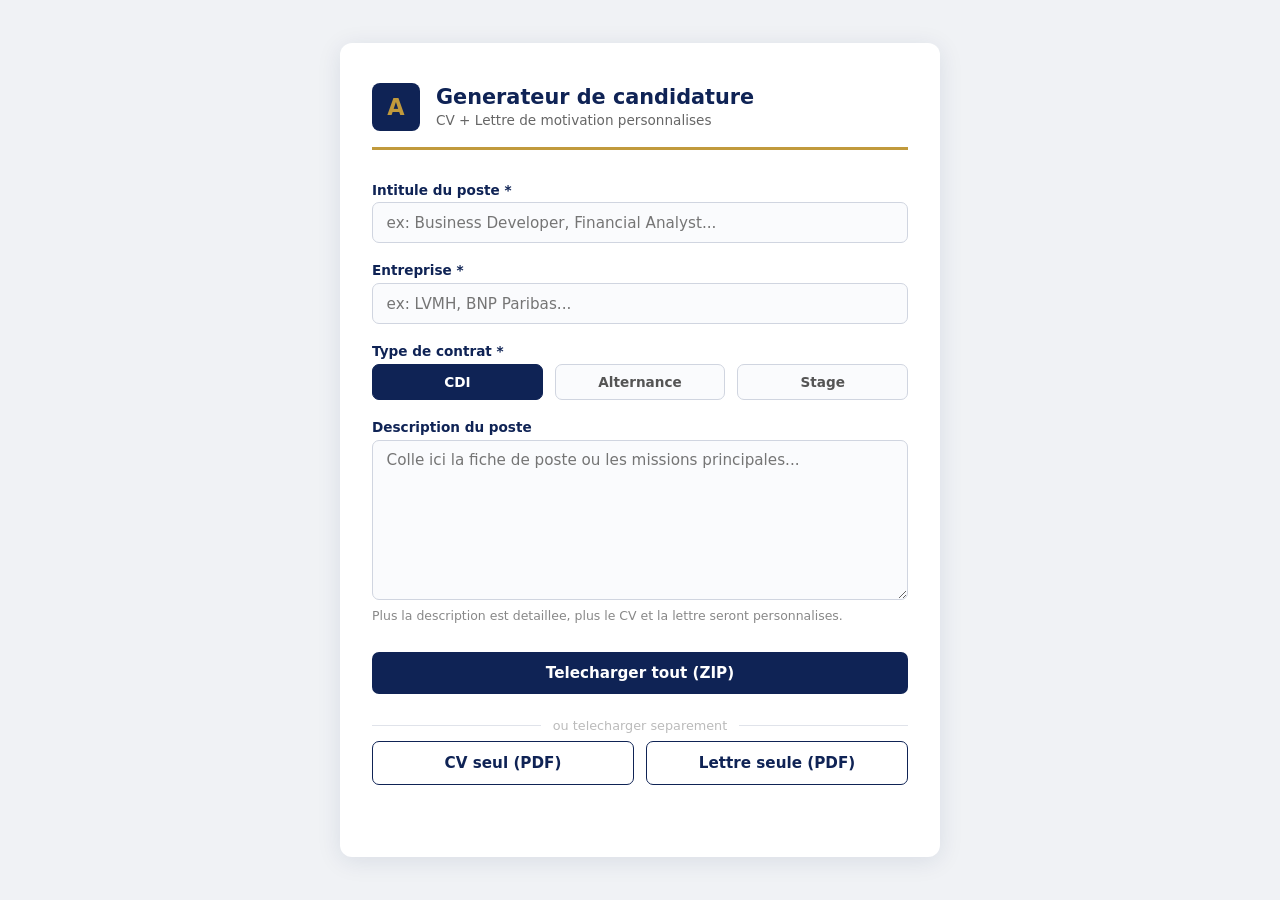
==== templates/index.html @ 4710c959 "feat: generateur CV France CDI/alternance/stage FastAPI backend + formulaire HTML standalone. - cv_g" ====
<!DOCTYPE html>
<html lang="fr">
<head>
  <meta charset="UTF-8" />
  <meta name="viewport" content="width=device-width, initial-scale=1.0" />
  <title>Generateur CV — Amine Ben Mansour</title>
  <style>
    *, *::before, *::after { box-sizing: border-box; margin: 0; padding: 0; }

    body {
      font-family: 'Segoe UI', system-ui, sans-serif;
      background: #f0f2f5;
      min-height: 100vh;
      display: flex;
      align-items: center;
      justify-content: center;
      padding: 2rem 1rem;
    }

    .card {
      background: #fff;
      border-radius: 12px;
      box-shadow: 0 4px 24px rgba(15,35,85,0.10);
      padding: 2.5rem 2rem;
      width: 100%;
      max-width: 600px;
    }

    .header {
      display: flex;
      align-items: center;
      gap: 1rem;
      margin-bottom: 2rem;
      border-bottom: 3px solid #c19a3c;
      padding-bottom: 1rem;
    }

    .header-icon {
      width: 48px;
      height: 48px;
      background: #0f2355;
      border-radius: 8px;
      display: flex;
      align-items: center;
      justify-content: center;
      color: #c19a3c;
      font-size: 1.4rem;
      font-weight: 900;
      flex-shrink: 0;
    }

    h1 {
      font-size: 1.3rem;
      color: #0f2355;
      font-weight: 700;
      line-height: 1.2;
    }

    h1 span {
      display: block;
      font-size: 0.85rem;
      font-weight: 400;
      color: #666;
      margin-top: 2px;
    }

    label {
      display: block;
      font-size: 0.85rem;
      font-weight: 600;
      color: #0f2355;
      margin-bottom: 0.3rem;
    }

    input[type="text"],
    select,
    textarea {
      width: 100%;
      padding: 0.65rem 0.85rem;
      border: 1.5px solid #d0d5e0;
      border-radius: 7px;
      font-size: 0.95rem;
      font-family: inherit;
      color: #222;
      background: #fafbfd;
      transition: border-color 0.2s, box-shadow 0.2s;
      outline: none;
    }

    input[type="text"]:focus,
    select:focus,
    textarea:focus {
      border-color: #0f2355;
      box-shadow: 0 0 0 3px rgba(15,35,85,0.08);
      background: #fff;
    }

    textarea {
      min-height: 160px;
      resize: vertical;
    }

    .field {
      margin-bottom: 1.2rem;
    }

    .field-hint {
      font-size: 0.78rem;
      color: #888;
      margin-top: 0.3rem;
    }

    .contrat-group {
      display: flex;
      gap: 0.75rem;
    }

    .contrat-option {
      flex: 1;
    }

    .contrat-option input[type="radio"] {
      display: none;
    }

    .contrat-option label {
      display: flex;
      align-items: center;
      justify-content: center;
      padding: 0.55rem 0.5rem;
      border: 1.5px solid #d0d5e0;
      border-radius: 7px;
      cursor: pointer;
      font-size: 0.85rem;
      font-weight: 600;
      color: #555;
      background: #fafbfd;
      transition: all 0.15s;
      text-align: center;
      margin-bottom: 0;
    }

    .contrat-option input[type="radio"]:checked + label {
      border-color: #0f2355;
      background: #0f2355;
      color: #fff;
    }

    .contrat-option label:hover {
      border-color: #0f2355;
      color: #0f2355;
    }

    .actions {
      display: flex;
      gap: 0.75rem;
      margin-top: 1.8rem;
      flex-wrap: wrap;
    }

    .btn {
      flex: 1;
      min-width: 120px;
      padding: 0.75rem 1rem;
      border: none;
      border-radius: 7px;
      font-size: 0.95rem;
      font-weight: 700;
      cursor: pointer;
      font-family: inherit;
      transition: all 0.15s;
    }

    .btn-primary {
      background: #0f2355;
      color: #fff;
    }

    .btn-primary:hover { background: #1a3570; transform: translateY(-1px); }
    .btn-primary:active { transform: none; }

    .btn-gold {
      background: #c19a3c;
      color: #fff;
    }

    .btn-gold:hover { background: #d4aa44; transform: translateY(-1px); }
    .btn-gold:active { transform: none; }

    .btn-outline {
      background: transparent;
      color: #0f2355;
      border: 1.5px solid #0f2355;
    }

    .btn-outline:hover { background: #f0f2f8; }

    .divider {
      display: flex;
      align-items: center;
      gap: 0.75rem;
      margin: 1.5rem 0 0.5rem;
      color: #bbb;
      font-size: 0.8rem;
    }

    .divider::before, .divider::after {
      content: '';
      flex: 1;
      height: 1px;
      background: #e0e3ea;
    }

    .status {
      text-align: center;
      font-size: 0.85rem;
      color: #666;
      margin-top: 1rem;
      min-height: 1.2em;
    }

    .status.loading { color: #0f2355; }
    .status.success { color: #1a7a4a; }
    .status.error   { color: #c0392b; }

    .spinner {
      display: inline-block;
      width: 14px;
      height: 14px;
      border: 2px solid currentColor;
      border-top-color: transparent;
      border-radius: 50%;
      animation: spin 0.7s linear infinite;
      vertical-align: middle;
      margin-right: 6px;
    }

    @keyframes spin { to { transform: rotate(360deg); } }
  </style>
</head>
<body>
  <div class="card">
    <div class="header">
      <div class="header-icon">A</div>
      <h1>
        Generateur de candidature
        <span>CV + Lettre de motivation personnalises</span>
      </h1>
    </div>

    <form id="mainForm">
      <div class="field">
        <label for="poste">Intitule du poste *</label>
        <input type="text" id="poste" name="poste" placeholder="ex: Business Developer, Financial Analyst..." required />
      </div>

      <div class="field">
        <label for="entreprise">Entreprise *</label>
        <input type="text" id="entreprise" name="entreprise" placeholder="ex: LVMH, BNP Paribas..." required />
      </div>

      <div class="field">
        <label>Type de contrat *</label>
        <div class="contrat-group">
          <div class="contrat-option">
            <input type="radio" name="contrat" id="cdi" value="cdi" checked />
            <label for="cdi">CDI</label>
          </div>
          <div class="contrat-option">
            <input type="radio" name="contrat" id="alternance" value="alternance" />
            <label for="alternance">Alternance</label>
          </div>
          <div class="contrat-option">
            <input type="radio" name="contrat" id="stage" value="stage" />
            <label for="stage">Stage</label>
          </div>
        </div>
      </div>

      <div class="field">
        <label for="description">Description du poste</label>
        <textarea id="description" name="description"
          placeholder="Colle ici la fiche de poste ou les missions principales..."></textarea>
        <p class="field-hint">Plus la description est detaillee, plus le CV et la lettre seront personnalises.</p>
      </div>

      <div class="actions">
        <button type="button" class="btn btn-primary" onclick="submitForm('/generate', 'zip')">
          Telecharger tout (ZIP)
        </button>
      </div>

      <div class="divider">ou telecharger separement</div>

      <div class="actions" style="margin-top: 0;">
        <button type="button" class="btn btn-outline" onclick="submitForm('/cv', 'pdf', 'CV')">
          CV seul (PDF)
        </button>
        <button type="button" class="btn btn-outline" onclick="submitForm('/lettre', 'pdf', 'Lettre')">
          Lettre seule (PDF)
        </button>
      </div>

      <p class="status" id="status"></p>
    </form>
  </div>

  <script>
    async function submitForm(action, fileType, label) {
      const form = document.getElementById('mainForm');
      const status = document.getElementById('status');

      if (!form.checkValidity()) {
        form.reportValidity();
        return;
      }

      const formData = new FormData(form);
      status.className = 'status loading';
      status.innerHTML = '<span class="spinner"></span> Generation en cours...';

      try {
        const response = await fetch(action, {
          method: 'POST',
          body: formData,
        });

        if (!response.ok) {
          throw new Error(`Erreur serveur (${response.status})`);
        }

        const blob = await response.blob();
        const url  = URL.createObjectURL(blob);
        const a    = document.createElement('a');

        const entreprise = formData.get('entreprise').replace(/[^a-zA-Z0-9]/g, '_').slice(0, 20);
        const poste      = formData.get('poste').replace(/[^a-zA-Z0-9]/g, '_').slice(0, 20);
        const ext        = fileType === 'zip' ? 'zip' : 'pdf';
        const prefix     = fileType === 'zip' ? 'Candidature' : (label || 'Document');
        a.download = `${prefix}_${entreprise}.${ext}`;
        a.href = url;
        document.body.appendChild(a);
        a.click();
        document.body.removeChild(a);
        URL.revokeObjectURL(url);

        status.className = 'status success';
        status.textContent = 'Telechargement lance !';
        setTimeout(() => { status.textContent = ''; status.className = 'status'; }, 3000);

      } catch (err) {
        status.className = 'status error';
        status.textContent = 'Erreur : ' + err.message;
      }
    }
  </script>
</body>
</html>
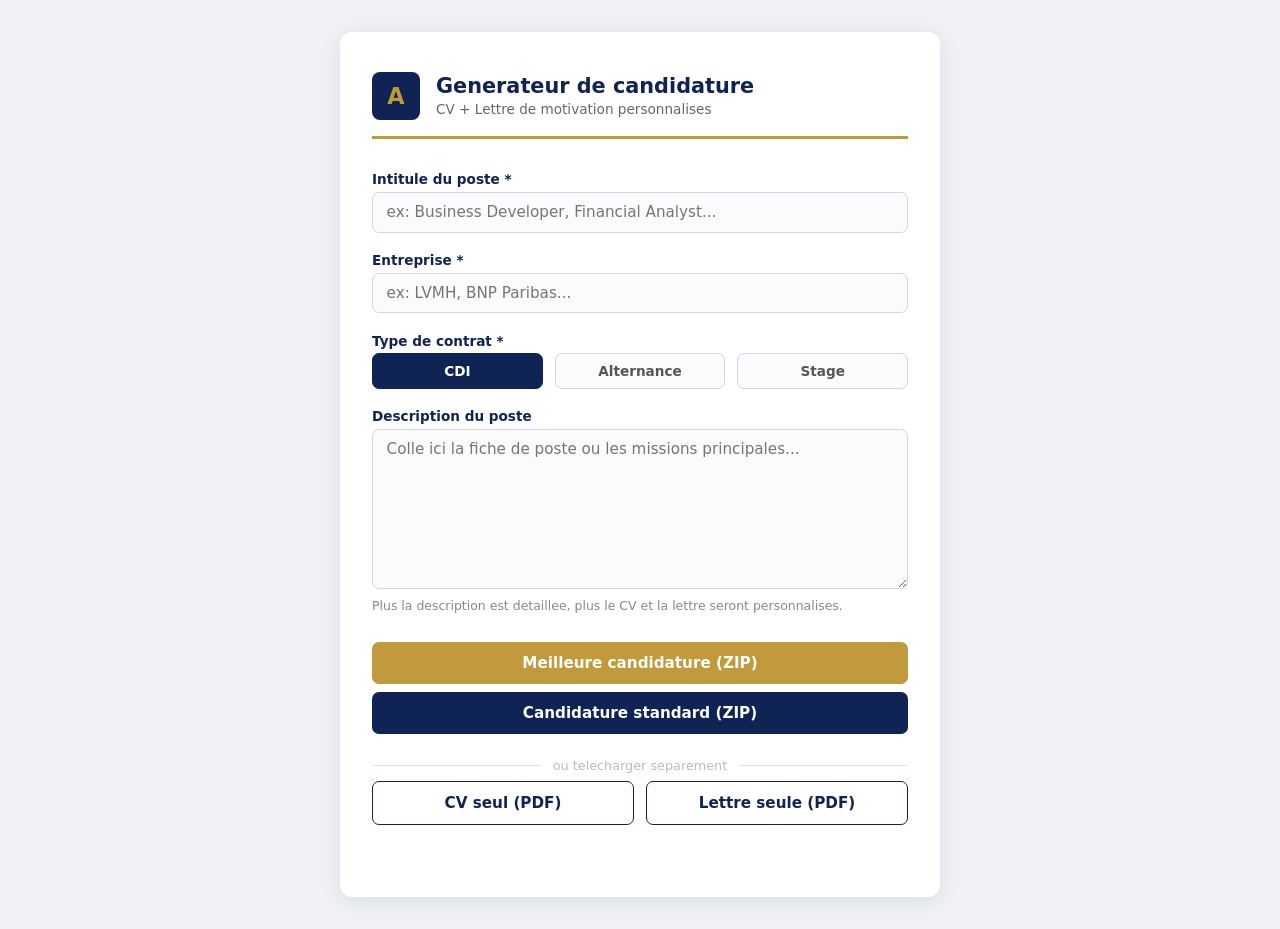
==== commit 41186591: "feat: company type detection + 30j plan + /best endpoint cv_gen_france.py: - detect_company_type(): " ====
--- a/templates/index.html
+++ b/templates/index.html
@@ -285,8 +285,15 @@
       </div>
 
       <div class="actions">
+        <button type="button" class="btn btn-gold" onclick="submitForm('/best', 'zip', 'BestApplication')"
+          title="Hook le plus percutant + plan 30 jours + phrase humaine — version conversion max">
+          Meilleure candidature (ZIP)
+        </button>
+      </div>
+
+      <div class="actions" style="margin-top: 0.5rem;">
         <button type="button" class="btn btn-primary" onclick="submitForm('/generate', 'zip')">
-          Telecharger tout (ZIP)
+          Candidature standard (ZIP)
         </button>
       </div>
 
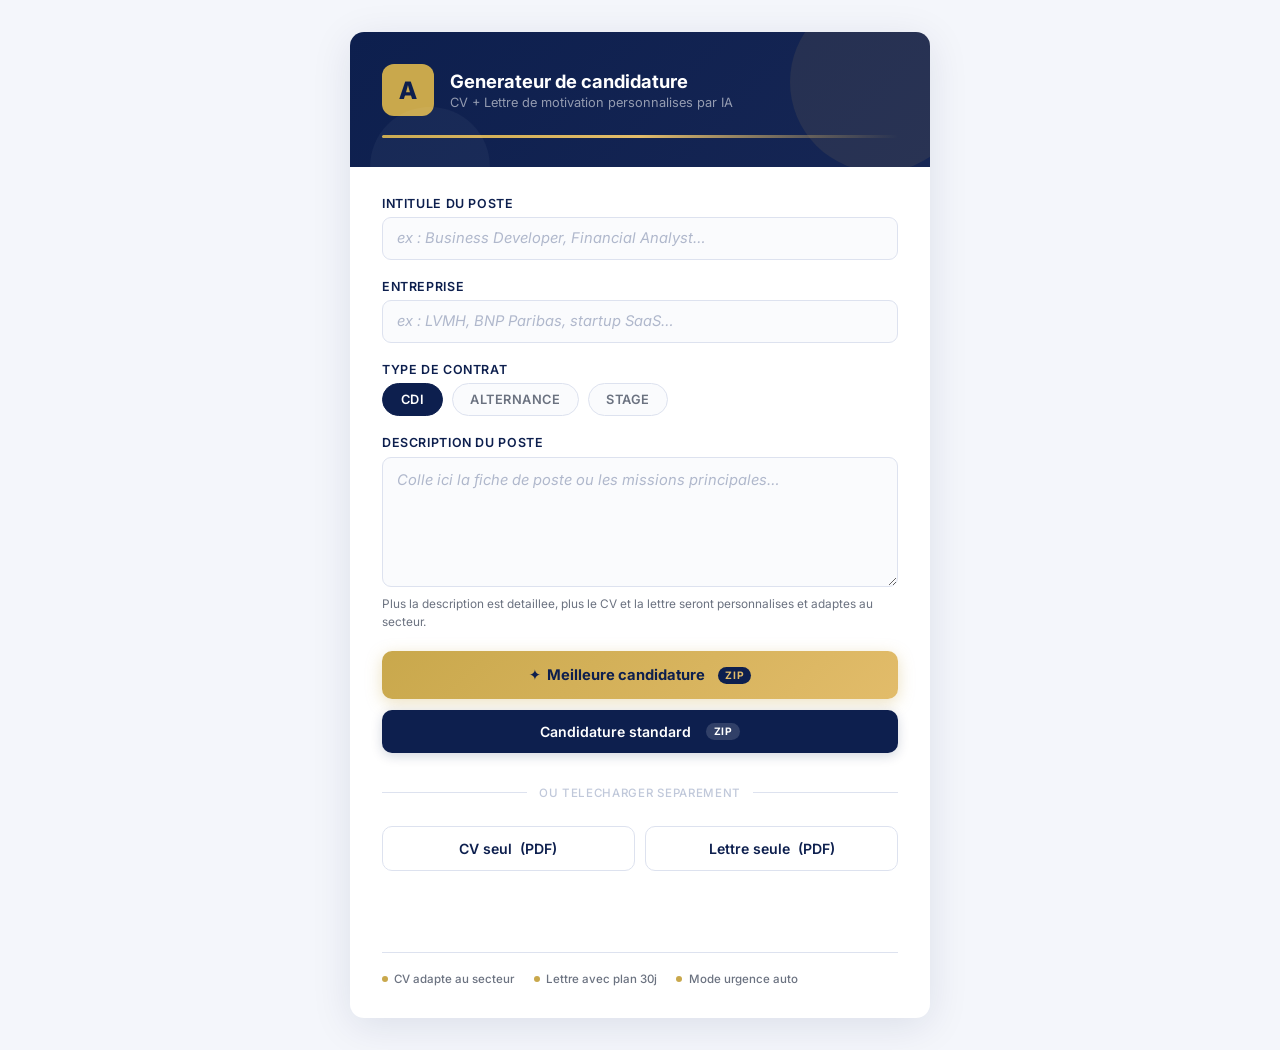
==== commit 6520f392: "feat: redesign UI — gradient header, gold pills, status animee, footer info Co-Authored-By: Claude S" ====
--- a/templates/index.html
+++ b/templates/index.html
@@ -3,13 +3,34 @@
 <head>
   <meta charset="UTF-8" />
   <meta name="viewport" content="width=device-width, initial-scale=1.0" />
-  <title>Generateur CV — Amine Ben Mansour</title>
+  <title>CV Generator — Amine Ben Mansour</title>
   <style>
+    @import url('https://fonts.googleapis.com/css2?family=Inter:wght@300;400;500;600;700;800&display=swap');
+
     *, *::before, *::after { box-sizing: border-box; margin: 0; padding: 0; }
 
+    :root {
+      --navy:   #0d1f4e;
+      --navy2:  #162654;
+      --gold:   #c9a84c;
+      --gold2:  #e2bc6a;
+      --white:  #ffffff;
+      --bg:     #f4f6fb;
+      --surface:#ffffff;
+      --border: #dde2ef;
+      --text:   #1a1f36;
+      --muted:  #6b7280;
+      --green:  #16a34a;
+      --red:    #dc2626;
+      --radius: 14px;
+      --shadow: 0 8px 40px rgba(13,31,78,0.10);
+    }
+
+    html { scroll-behavior: smooth; }
+
     body {
-      font-family: 'Segoe UI', system-ui, sans-serif;
-      background: #f0f2f5;
+      font-family: 'Inter', system-ui, sans-serif;
+      background: var(--bg);
       min-height: 100vh;
       display: flex;
       align-items: center;
@@ -17,347 +38,565 @@
       padding: 2rem 1rem;
     }
 
+    /* ── CARD ─────────────────────────────────────────────── */
     .card {
-      background: #fff;
+      background: var(--surface);
+      border-radius: var(--radius);
+      box-shadow: var(--shadow);
+      width: 100%;
+      max-width: 580px;
+      overflow: hidden;
+    }
+
+    /* ── HEADER ──────────────────────────────────────────── */
+    .header {
+      background: linear-gradient(135deg, var(--navy) 0%, var(--navy2) 100%);
+      padding: 2rem 2rem 1.8rem;
+      position: relative;
+      overflow: hidden;
+    }
+
+    .header::before {
+      content: '';
+      position: absolute;
+      top: -40px; right: -40px;
+      width: 180px; height: 180px;
+      border-radius: 50%;
+      background: rgba(201,168,76,0.10);
+      pointer-events: none;
+    }
+
+    .header::after {
+      content: '';
+      position: absolute;
+      bottom: -60px; left: 20px;
+      width: 120px; height: 120px;
+      border-radius: 50%;
+      background: rgba(255,255,255,0.04);
+      pointer-events: none;
+    }
+
+    .header-top {
+      display: flex;
+      align-items: center;
+      gap: 1rem;
+      margin-bottom: 1rem;
+    }
+
+    .avatar {
+      width: 52px; height: 52px;
+      background: var(--gold);
       border-radius: 12px;
-      box-shadow: 0 4px 24px rgba(15,35,85,0.10);
-      padding: 2.5rem 2rem;
-      width: 100%;
-      max-width: 600px;
-    }
-
-    .header {
-      display: flex;
-      align-items: center;
-      gap: 1rem;
-      margin-bottom: 2rem;
-      border-bottom: 3px solid #c19a3c;
-      padding-bottom: 1rem;
-    }
-
-    .header-icon {
-      width: 48px;
-      height: 48px;
-      background: #0f2355;
-      border-radius: 8px;
       display: flex;
       align-items: center;
       justify-content: center;
-      color: #c19a3c;
-      font-size: 1.4rem;
-      font-weight: 900;
+      font-size: 1.5rem;
+      font-weight: 800;
+      color: var(--navy);
       flex-shrink: 0;
-    }
-
-    h1 {
-      font-size: 1.3rem;
-      color: #0f2355;
+      letter-spacing: -0.5px;
+    }
+
+    .header-text h1 {
+      font-size: 1.15rem;
       font-weight: 700;
-      line-height: 1.2;
-    }
-
-    h1 span {
-      display: block;
-      font-size: 0.85rem;
+      color: var(--white);
+      line-height: 1.3;
+    }
+
+    .header-text p {
+      font-size: 0.8rem;
+      color: rgba(255,255,255,0.55);
+      margin-top: 2px;
       font-weight: 400;
-      color: #666;
-      margin-top: 2px;
+    }
+
+    .gold-bar {
+      height: 3px;
+      background: linear-gradient(90deg, var(--gold), var(--gold2), transparent);
+      border-radius: 2px;
+      margin-top: 1.2rem;
+    }
+
+    /* ── BODY ────────────────────────────────────────────── */
+    .body {
+      padding: 1.8rem 2rem 2rem;
+    }
+
+    /* ── FORM FIELDS ─────────────────────────────────────── */
+    .field {
+      margin-bottom: 1.2rem;
     }
 
     label {
       display: block;
-      font-size: 0.85rem;
+      font-size: 0.78rem;
       font-weight: 600;
-      color: #0f2355;
-      margin-bottom: 0.3rem;
+      color: var(--navy);
+      text-transform: uppercase;
+      letter-spacing: 0.05em;
+      margin-bottom: 0.4rem;
     }
 
     input[type="text"],
-    select,
     textarea {
       width: 100%;
-      padding: 0.65rem 0.85rem;
-      border: 1.5px solid #d0d5e0;
-      border-radius: 7px;
-      font-size: 0.95rem;
+      padding: 0.7rem 0.9rem;
+      border: 1.5px solid var(--border);
+      border-radius: 9px;
+      font-size: 0.92rem;
       font-family: inherit;
-      color: #222;
+      color: var(--text);
       background: #fafbfd;
-      transition: border-color 0.2s, box-shadow 0.2s;
+      transition: border-color 0.18s, box-shadow 0.18s, background 0.18s;
       outline: none;
     }
 
     input[type="text"]:focus,
-    select:focus,
     textarea:focus {
-      border-color: #0f2355;
-      box-shadow: 0 0 0 3px rgba(15,35,85,0.08);
-      background: #fff;
-    }
+      border-color: var(--navy);
+      box-shadow: 0 0 0 3px rgba(13,31,78,0.08);
+      background: var(--white);
+    }
+
+    input[type="text"]::placeholder,
+    textarea::placeholder { color: #b0b8cc; font-style: italic; }
 
     textarea {
-      min-height: 160px;
+      min-height: 130px;
       resize: vertical;
-    }
-
-    .field {
-      margin-bottom: 1.2rem;
-    }
-
-    .field-hint {
-      font-size: 0.78rem;
-      color: #888;
-      margin-top: 0.3rem;
-    }
-
+      line-height: 1.6;
+    }
+
+    .hint {
+      font-size: 0.74rem;
+      color: var(--muted);
+      margin-top: 0.35rem;
+      line-height: 1.5;
+    }
+
+    /* ── CONTRAT PILLS ───────────────────────────────────── */
     .contrat-group {
       display: flex;
-      gap: 0.75rem;
-    }
-
-    .contrat-option {
-      flex: 1;
-    }
-
-    .contrat-option input[type="radio"] {
-      display: none;
-    }
+      gap: 0.55rem;
+    }
+
+    .contrat-option input[type="radio"] { display: none; }
 
     .contrat-option label {
       display: flex;
       align-items: center;
       justify-content: center;
-      padding: 0.55rem 0.5rem;
-      border: 1.5px solid #d0d5e0;
-      border-radius: 7px;
+      padding: 0.5rem 1.1rem;
+      border: 1.5px solid var(--border);
+      border-radius: 50px;
       cursor: pointer;
-      font-size: 0.85rem;
+      font-size: 0.8rem;
       font-weight: 600;
-      color: #555;
+      color: var(--muted);
       background: #fafbfd;
       transition: all 0.15s;
-      text-align: center;
+      text-transform: uppercase;
+      letter-spacing: 0.04em;
       margin-bottom: 0;
+      white-space: nowrap;
     }
 
     .contrat-option input[type="radio"]:checked + label {
-      border-color: #0f2355;
-      background: #0f2355;
-      color: #fff;
-    }
-
-    .contrat-option label:hover {
-      border-color: #0f2355;
-      color: #0f2355;
-    }
-
-    .actions {
-      display: flex;
+      border-color: var(--navy);
+      background: var(--navy);
+      color: var(--white);
+    }
+
+    .contrat-option label:hover:not(.checked) {
+      border-color: var(--navy);
+      color: var(--navy);
+    }
+
+    /* ── DIVIDER ─────────────────────────────────────────── */
+    .divider {
+      display: flex;
+      align-items: center;
       gap: 0.75rem;
-      margin-top: 1.8rem;
-      flex-wrap: wrap;
-    }
-
-    .btn {
-      flex: 1;
-      min-width: 120px;
-      padding: 0.75rem 1rem;
-      border: none;
-      border-radius: 7px;
-      font-size: 0.95rem;
-      font-weight: 700;
-      cursor: pointer;
-      font-family: inherit;
-      transition: all 0.15s;
-    }
-
-    .btn-primary {
-      background: #0f2355;
-      color: #fff;
-    }
-
-    .btn-primary:hover { background: #1a3570; transform: translateY(-1px); }
-    .btn-primary:active { transform: none; }
-
-    .btn-gold {
-      background: #c19a3c;
-      color: #fff;
-    }
-
-    .btn-gold:hover { background: #d4aa44; transform: translateY(-1px); }
-    .btn-gold:active { transform: none; }
-
-    .btn-outline {
-      background: transparent;
-      color: #0f2355;
-      border: 1.5px solid #0f2355;
-    }
-
-    .btn-outline:hover { background: #f0f2f8; }
-
-    .divider {
-      display: flex;
-      align-items: center;
-      gap: 0.75rem;
-      margin: 1.5rem 0 0.5rem;
-      color: #bbb;
-      font-size: 0.8rem;
-    }
-
+      margin: 1.4rem 0 1rem;
+      color: #c0c8da;
+      font-size: 0.72rem;
+      font-weight: 500;
+      text-transform: uppercase;
+      letter-spacing: 0.06em;
+    }
     .divider::before, .divider::after {
       content: '';
       flex: 1;
       height: 1px;
-      background: #e0e3ea;
+      background: var(--border);
+    }
+
+    /* ── BUTTONS ─────────────────────────────────────────── */
+    .btn-group {
+      display: flex;
+      flex-direction: column;
+      gap: 0.65rem;
+    }
+
+    .btn-row {
+      display: flex;
+      gap: 0.65rem;
+    }
+
+    .btn {
+      flex: 1;
+      padding: 0.82rem 1rem;
+      border: none;
+      border-radius: 10px;
+      font-size: 0.88rem;
+      font-weight: 600;
+      cursor: pointer;
+      font-family: inherit;
+      transition: all 0.18s;
+      display: flex;
+      align-items: center;
+      justify-content: center;
+      gap: 0.45rem;
+      position: relative;
+      overflow: hidden;
+    }
+
+    .btn::after {
+      content: '';
+      position: absolute;
+      inset: 0;
+      background: rgba(255,255,255,0);
+      transition: background 0.15s;
+    }
+
+    .btn:hover::after { background: rgba(255,255,255,0.08); }
+    .btn:active { transform: translateY(1px); }
+
+    /* Best — gold gradient, flagship */
+    .btn-best {
+      background: linear-gradient(135deg, var(--gold) 0%, var(--gold2) 100%);
+      color: var(--navy);
+      font-weight: 700;
+      font-size: 0.92rem;
+      padding: 0.95rem 1rem;
+      box-shadow: 0 4px 16px rgba(201,168,76,0.35);
+    }
+
+    .btn-best:hover {
+      box-shadow: 0 6px 22px rgba(201,168,76,0.50);
+      transform: translateY(-1px);
+    }
+
+    /* Primary — navy */
+    .btn-primary {
+      background: var(--navy);
+      color: var(--white);
+      box-shadow: 0 3px 12px rgba(13,31,78,0.18);
+    }
+
+    .btn-primary:hover {
+      background: #1a3060;
+      box-shadow: 0 5px 18px rgba(13,31,78,0.28);
+      transform: translateY(-1px);
+    }
+
+    /* Outline */
+    .btn-outline {
+      background: transparent;
+      color: var(--navy);
+      border: 1.5px solid var(--border);
+      box-shadow: none;
+    }
+
+    .btn-outline:hover {
+      border-color: var(--navy);
+      background: #f0f3fb;
+    }
+
+    /* ── BADGE ───────────────────────────────────────────── */
+    .badge {
+      font-size: 0.64rem;
+      font-weight: 700;
+      background: var(--navy);
+      color: var(--gold);
+      padding: 0.15rem 0.45rem;
+      border-radius: 50px;
+      text-transform: uppercase;
+      letter-spacing: 0.06em;
+    }
+
+    .btn-best .badge {
+      background: var(--navy);
+      color: var(--gold2);
+    }
+
+    /* ── STATUS ──────────────────────────────────────────── */
+    .status-wrap {
+      margin-top: 1.2rem;
+      min-height: 36px;
+      display: flex;
+      align-items: center;
+      justify-content: center;
     }
 
     .status {
-      text-align: center;
-      font-size: 0.85rem;
-      color: #666;
-      margin-top: 1rem;
-      min-height: 1.2em;
-    }
-
-    .status.loading { color: #0f2355; }
-    .status.success { color: #1a7a4a; }
-    .status.error   { color: #c0392b; }
-
+      display: none;
+      align-items: center;
+      gap: 0.5rem;
+      padding: 0.55rem 1rem;
+      border-radius: 8px;
+      font-size: 0.82rem;
+      font-weight: 500;
+    }
+
+    .status.loading {
+      display: flex;
+      background: #eef2ff;
+      color: var(--navy);
+    }
+
+    .status.success {
+      display: flex;
+      background: #f0fdf4;
+      color: var(--green);
+    }
+
+    .status.error {
+      display: flex;
+      background: #fef2f2;
+      color: var(--red);
+    }
+
+    /* ── SPINNER ─────────────────────────────────────────── */
     .spinner {
-      display: inline-block;
-      width: 14px;
-      height: 14px;
+      width: 14px; height: 14px;
       border: 2px solid currentColor;
       border-top-color: transparent;
       border-radius: 50%;
       animation: spin 0.7s linear infinite;
-      vertical-align: middle;
-      margin-right: 6px;
+      flex-shrink: 0;
     }
 
     @keyframes spin { to { transform: rotate(360deg); } }
+
+    /* ── FOOTER INFO ─────────────────────────────────────── */
+    .footer-info {
+      display: flex;
+      gap: 1.2rem;
+      margin-top: 1.6rem;
+      padding-top: 1.2rem;
+      border-top: 1px solid var(--border);
+    }
+
+    .info-item {
+      display: flex;
+      align-items: center;
+      gap: 0.4rem;
+      font-size: 0.72rem;
+      color: var(--muted);
+      font-weight: 500;
+    }
+
+    .info-dot {
+      width: 6px; height: 6px;
+      border-radius: 50%;
+      background: var(--gold);
+      flex-shrink: 0;
+    }
+
+    /* ── RESPONSIVE ──────────────────────────────────────── */
+    @media (max-width: 500px) {
+      .body { padding: 1.4rem 1.2rem 1.6rem; }
+      .header { padding: 1.6rem 1.2rem 1.4rem; }
+      .btn-row { flex-direction: column; }
+    }
   </style>
 </head>
 <body>
   <div class="card">
+
+    <!-- HEADER -->
     <div class="header">
-      <div class="header-icon">A</div>
-      <h1>
-        Generateur de candidature
-        <span>CV + Lettre de motivation personnalises</span>
-      </h1>
+      <div class="header-top">
+        <div class="avatar">A</div>
+        <div class="header-text">
+          <h1>Generateur de candidature</h1>
+          <p>CV + Lettre de motivation personnalises par IA</p>
+        </div>
+      </div>
+      <div class="gold-bar"></div>
     </div>
 
-    <form id="mainForm">
-      <div class="field">
-        <label for="poste">Intitule du poste *</label>
-        <input type="text" id="poste" name="poste" placeholder="ex: Business Developer, Financial Analyst..." required />
-      </div>
-
-      <div class="field">
-        <label for="entreprise">Entreprise *</label>
-        <input type="text" id="entreprise" name="entreprise" placeholder="ex: LVMH, BNP Paribas..." required />
-      </div>
-
-      <div class="field">
-        <label>Type de contrat *</label>
-        <div class="contrat-group">
-          <div class="contrat-option">
-            <input type="radio" name="contrat" id="cdi" value="cdi" checked />
-            <label for="cdi">CDI</label>
-          </div>
-          <div class="contrat-option">
-            <input type="radio" name="contrat" id="alternance" value="alternance" />
-            <label for="alternance">Alternance</label>
-          </div>
-          <div class="contrat-option">
-            <input type="radio" name="contrat" id="stage" value="stage" />
-            <label for="stage">Stage</label>
+    <!-- BODY -->
+    <div class="body">
+      <form id="mainForm" novalidate>
+
+        <!-- Poste -->
+        <div class="field">
+          <label for="poste">Intitule du poste</label>
+          <input type="text" id="poste" name="poste"
+            placeholder="ex : Business Developer, Financial Analyst…" required />
+        </div>
+
+        <!-- Entreprise -->
+        <div class="field">
+          <label for="entreprise">Entreprise</label>
+          <input type="text" id="entreprise" name="entreprise"
+            placeholder="ex : LVMH, BNP Paribas, startup SaaS…" required />
+        </div>
+
+        <!-- Contrat -->
+        <div class="field">
+          <label>Type de contrat</label>
+          <div class="contrat-group">
+            <div class="contrat-option">
+              <input type="radio" name="contrat" id="cdi" value="cdi" checked />
+              <label for="cdi">CDI</label>
+            </div>
+            <div class="contrat-option">
+              <input type="radio" name="contrat" id="alternance" value="alternance" />
+              <label for="alternance">Alternance</label>
+            </div>
+            <div class="contrat-option">
+              <input type="radio" name="contrat" id="stage" value="stage" />
+              <label for="stage">Stage</label>
+            </div>
           </div>
         </div>
+
+        <!-- Description -->
+        <div class="field">
+          <label for="description">Description du poste</label>
+          <textarea id="description" name="description"
+            placeholder="Colle ici la fiche de poste ou les missions principales…"></textarea>
+          <p class="hint">Plus la description est detaillee, plus le CV et la lettre seront personnalises et adaptes au secteur.</p>
+        </div>
+
+        <!-- BUTTONS -->
+        <div class="btn-group">
+
+          <!-- Best — flagship -->
+          <button type="button" class="btn btn-best"
+            onclick="submitForm('/best', 'zip')"
+            title="Hook percutant + plan 30 jours + ton adapte — version conversion maximale">
+            ✦ &nbsp;Meilleure candidature &nbsp;<span class="badge">ZIP</span>
+          </button>
+
+          <!-- Standard -->
+          <button type="button" class="btn btn-primary"
+            onclick="submitForm('/generate', 'zip')">
+            Candidature standard &nbsp;<span class="badge" style="background:rgba(255,255,255,0.15);color:#fff">ZIP</span>
+          </button>
+
+          <div class="divider">ou telecharger separement</div>
+
+          <div class="btn-row">
+            <button type="button" class="btn btn-outline"
+              onclick="submitForm('/cv', 'pdf', 'CV')">
+              CV seul &nbsp;(PDF)
+            </button>
+            <button type="button" class="btn btn-outline"
+              onclick="submitForm('/lettre', 'pdf', 'Lettre')">
+              Lettre seule &nbsp;(PDF)
+            </button>
+          </div>
+
+        </div>
+
+        <!-- STATUS -->
+        <div class="status-wrap">
+          <div class="status" id="status"></div>
+        </div>
+
+      </form>
+
+      <!-- FOOTER INFO -->
+      <div class="footer-info">
+        <div class="info-item"><span class="info-dot"></span>CV adapte au secteur</div>
+        <div class="info-item"><span class="info-dot"></span>Lettre avec plan 30j</div>
+        <div class="info-item"><span class="info-dot"></span>Mode urgence auto</div>
       </div>
-
-      <div class="field">
-        <label for="description">Description du poste</label>
-        <textarea id="description" name="description"
-          placeholder="Colle ici la fiche de poste ou les missions principales..."></textarea>
-        <p class="field-hint">Plus la description est detaillee, plus le CV et la lettre seront personnalises.</p>
-      </div>
-
-      <div class="actions">
-        <button type="button" class="btn btn-gold" onclick="submitForm('/best', 'zip', 'BestApplication')"
-          title="Hook le plus percutant + plan 30 jours + phrase humaine — version conversion max">
-          Meilleure candidature (ZIP)
-        </button>
-      </div>
-
-      <div class="actions" style="margin-top: 0.5rem;">
-        <button type="button" class="btn btn-primary" onclick="submitForm('/generate', 'zip')">
-          Candidature standard (ZIP)
-        </button>
-      </div>
-
-      <div class="divider">ou telecharger separement</div>
-
-      <div class="actions" style="margin-top: 0;">
-        <button type="button" class="btn btn-outline" onclick="submitForm('/cv', 'pdf', 'CV')">
-          CV seul (PDF)
-        </button>
-        <button type="button" class="btn btn-outline" onclick="submitForm('/lettre', 'pdf', 'Lettre')">
-          Lettre seule (PDF)
-        </button>
-      </div>
-
-      <p class="status" id="status"></p>
-    </form>
+    </div>
+
   </div>
 
   <script>
+    const API_BASE = window.location.origin;
+
+    // Disable all buttons while loading
+    function setLoading(on) {
+      document.querySelectorAll('.btn').forEach(b => {
+        b.disabled = on;
+        b.style.opacity = on ? '0.6' : '1';
+        b.style.cursor  = on ? 'not-allowed' : 'pointer';
+      });
+    }
+
+    function showStatus(type, html) {
+      const el = document.getElementById('status');
+      el.className = 'status ' + type;
+      el.innerHTML = html;
+    }
+
+    function hideStatus() {
+      const el = document.getElementById('status');
+      el.className = 'status';
+      el.innerHTML = '';
+    }
+
     async function submitForm(action, fileType, label) {
       const form = document.getElementById('mainForm');
-      const status = document.getElementById('status');
-
-      if (!form.checkValidity()) {
-        form.reportValidity();
+
+      // Manual validation
+      const poste      = form.poste.value.trim();
+      const entreprise = form.entreprise.value.trim();
+      if (!poste || !entreprise) {
+        form.poste.reportValidity();
+        form.entreprise.reportValidity();
         return;
       }
 
-      const formData = new FormData(form);
-      status.className = 'status loading';
-      status.innerHTML = '<span class="spinner"></span> Generation en cours...';
+      setLoading(true);
+      showStatus('loading', '<span class="spinner"></span>&nbsp;Generation en cours…');
 
       try {
-        const response = await fetch(action, {
+        const formData = new FormData(form);
+        const response = await fetch(`${API_BASE}${action}`, {
           method: 'POST',
           body: formData,
         });
 
         if (!response.ok) {
-          throw new Error(`Erreur serveur (${response.status})`);
+          let detail = '';
+          try { const j = await response.json(); detail = j.detail || ''; } catch (_) {}
+          throw new Error(`Erreur ${response.status}${detail ? ' : ' + detail : ''}`);
         }
 
         const blob = await response.blob();
         const url  = URL.createObjectURL(blob);
         const a    = document.createElement('a');
 
-        const entreprise = formData.get('entreprise').replace(/[^a-zA-Z0-9]/g, '_').slice(0, 20);
-        const poste      = formData.get('poste').replace(/[^a-zA-Z0-9]/g, '_').slice(0, 20);
-        const ext        = fileType === 'zip' ? 'zip' : 'pdf';
-        const prefix     = fileType === 'zip' ? 'Candidature' : (label || 'Document');
-        a.download = `${prefix}_${entreprise}.${ext}`;
+        const eSlug = (formData.get('entreprise') || 'entreprise').replace(/[^a-zA-Z0-9]/g, '_').slice(0, 20);
+        const ext   = fileType === 'zip' ? 'zip' : 'pdf';
+        const prefix = action === '/best'      ? 'BestApplication'
+                     : fileType === 'zip'      ? 'Candidature'
+                     : (label || 'Document');
+        a.download = `${prefix}_${eSlug}.${ext}`;
         a.href = url;
         document.body.appendChild(a);
         a.click();
         document.body.removeChild(a);
         URL.revokeObjectURL(url);
 
-        status.className = 'status success';
-        status.textContent = 'Telechargement lance !';
-        setTimeout(() => { status.textContent = ''; status.className = 'status'; }, 3000);
+        showStatus('success', '✓&nbsp; Telechargement lance !');
+        setTimeout(hideStatus, 3500);
 
       } catch (err) {
-        status.className = 'status error';
-        status.textContent = 'Erreur : ' + err.message;
+        showStatus('error', '✕&nbsp; ' + err.message);
+        console.error('[CV Generator]', err);
+      } finally {
+        setLoading(false);
       }
     }
   </script>
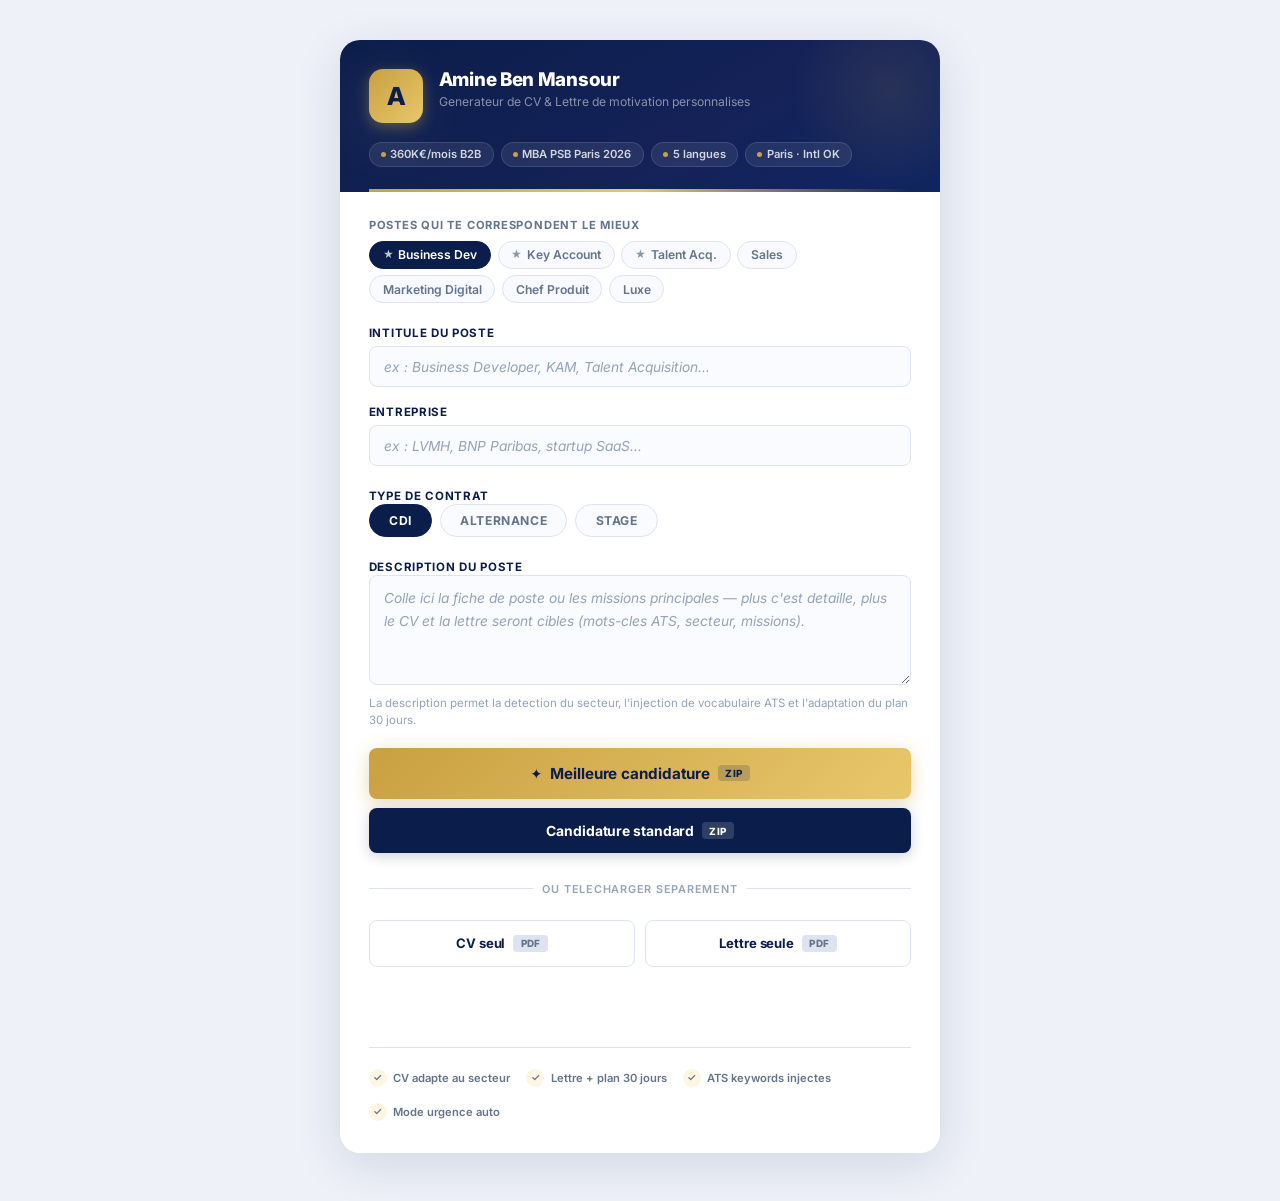
==== commit 7ad0ee92: "feat: redesign UI ultime + ATS injection + tagline dynamique + detection role/entreprise live - UI: " ====
--- a/templates/index.html
+++ b/templates/index.html
@@ -4,371 +4,499 @@
   <meta charset="UTF-8" />
   <meta name="viewport" content="width=device-width, initial-scale=1.0" />
   <title>CV Generator — Amine Ben Mansour</title>
+  <link rel="preconnect" href="https://fonts.googleapis.com">
+  <link rel="preconnect" href="https://fonts.gstatic.com" crossorigin>
+  <link href="https://fonts.googleapis.com/css2?family=Inter:ital,wght@0,300;0,400;0,500;0,600;0,700;0,800;0,900;1,400&display=swap" rel="stylesheet">
   <style>
-    @import url('https://fonts.googleapis.com/css2?family=Inter:wght@300;400;500;600;700;800&display=swap');
-
     *, *::before, *::after { box-sizing: border-box; margin: 0; padding: 0; }
 
     :root {
-      --navy:   #0d1f4e;
-      --navy2:  #162654;
-      --gold:   #c9a84c;
-      --gold2:  #e2bc6a;
-      --white:  #ffffff;
-      --bg:     #f4f6fb;
-      --surface:#ffffff;
-      --border: #dde2ef;
-      --text:   #1a1f36;
-      --muted:  #6b7280;
-      --green:  #16a34a;
-      --red:    #dc2626;
-      --radius: 14px;
-      --shadow: 0 8px 40px rgba(13,31,78,0.10);
+      --navy:      #0b1d4a;
+      --navy-mid:  #142258;
+      --navy-soft: #1c2e6e;
+      --gold:      #c9a042;
+      --gold-lt:   #e8c76a;
+      --gold-pale: #fdf6e3;
+      --white:     #ffffff;
+      --bg:        #eef1f8;
+      --surface:   #ffffff;
+      --border:    #dde3f0;
+      --border-hov:#b8c4e0;
+      --text:      #0f172a;
+      --muted:     #64748b;
+      --muted-lt:  #94a3b8;
+      --green:     #15803d;
+      --green-bg:  #f0fdf4;
+      --red:       #b91c1c;
+      --red-bg:    #fef2f2;
+      --blue:      #1d4ed8;
+      --blue-bg:   #eff6ff;
+      --teal:      #0f766e;
+      --teal-bg:   #f0fdfa;
+      --amber:     #b45309;
+      --amber-bg:  #fffbeb;
+      --radius-sm: 8px;
+      --radius:    14px;
+      --radius-lg: 20px;
+      --shadow:    0 12px 48px rgba(11,29,74,0.12);
+      --shadow-sm: 0 2px 12px rgba(11,29,74,0.08);
     }
 
     html { scroll-behavior: smooth; }
 
     body {
-      font-family: 'Inter', system-ui, sans-serif;
+      font-family: 'Inter', system-ui, -apple-system, sans-serif;
       background: var(--bg);
       min-height: 100vh;
       display: flex;
-      align-items: center;
+      align-items: flex-start;
       justify-content: center;
-      padding: 2rem 1rem;
-    }
-
-    /* ── CARD ─────────────────────────────────────────────── */
+      padding: 2.5rem 1rem 3rem;
+    }
+
+    /* ─── CARD ────────────────────────────────────────────────── */
     .card {
+      width: 100%;
+      max-width: 600px;
       background: var(--surface);
-      border-radius: var(--radius);
+      border-radius: var(--radius-lg);
       box-shadow: var(--shadow);
-      width: 100%;
-      max-width: 580px;
       overflow: hidden;
     }
 
-    /* ── HEADER ──────────────────────────────────────────── */
-    .header {
-      background: linear-gradient(135deg, var(--navy) 0%, var(--navy2) 100%);
-      padding: 2rem 2rem 1.8rem;
+    /* ─── HEADER ──────────────────────────────────────────────── */
+    .hd {
+      background: linear-gradient(150deg, var(--navy) 0%, var(--navy-mid) 60%, #0f2560 100%);
+      padding: 1.8rem 1.8rem 0;
       position: relative;
       overflow: hidden;
     }
 
-    .header::before {
+    /* Decorative circles */
+    .hd::before {
       content: '';
       position: absolute;
-      top: -40px; right: -40px;
-      width: 180px; height: 180px;
+      top: -50px; right: -50px;
+      width: 200px; height: 200px;
       border-radius: 50%;
-      background: rgba(201,168,76,0.10);
+      background: radial-gradient(circle, rgba(201,160,66,0.12) 0%, transparent 70%);
       pointer-events: none;
     }
-
-    .header::after {
+    .hd::after {
       content: '';
       position: absolute;
-      bottom: -60px; left: 20px;
-      width: 120px; height: 120px;
+      bottom: 10px; left: -30px;
+      width: 150px; height: 150px;
       border-radius: 50%;
-      background: rgba(255,255,255,0.04);
+      background: radial-gradient(circle, rgba(255,255,255,0.04) 0%, transparent 70%);
       pointer-events: none;
     }
 
-    .header-top {
-      display: flex;
-      align-items: center;
+    .hd-top {
+      display: flex;
+      align-items: flex-start;
       gap: 1rem;
-      margin-bottom: 1rem;
+      position: relative;
+      z-index: 1;
     }
 
     .avatar {
-      width: 52px; height: 52px;
-      background: var(--gold);
-      border-radius: 12px;
+      width: 54px; height: 54px;
+      background: linear-gradient(135deg, var(--gold) 0%, var(--gold-lt) 100%);
+      border-radius: 14px;
       display: flex;
       align-items: center;
       justify-content: center;
-      font-size: 1.5rem;
+      font-size: 1.55rem;
       font-weight: 800;
       color: var(--navy);
       flex-shrink: 0;
-      letter-spacing: -0.5px;
-    }
-
-    .header-text h1 {
-      font-size: 1.15rem;
-      font-weight: 700;
+      letter-spacing: -1px;
+      box-shadow: 0 4px 14px rgba(201,160,66,0.4);
+    }
+
+    .hd-info { flex: 1; }
+
+    .hd-name {
+      font-size: 1.18rem;
+      font-weight: 800;
       color: var(--white);
-      line-height: 1.3;
-    }
-
-    .header-text p {
-      font-size: 0.8rem;
-      color: rgba(255,255,255,0.55);
-      margin-top: 2px;
+      letter-spacing: -0.3px;
+      line-height: 1.2;
+    }
+
+    .hd-sub {
+      font-size: 0.76rem;
+      color: rgba(255,255,255,0.50);
+      margin-top: 3px;
       font-weight: 400;
     }
 
+    /* Stats strip */
+    .stats {
+      display: flex;
+      gap: 0.45rem;
+      margin-top: 1.2rem;
+      flex-wrap: wrap;
+      position: relative;
+      z-index: 1;
+    }
+
+    .stat {
+      display: flex;
+      align-items: center;
+      gap: 0.28rem;
+      background: rgba(255,255,255,0.08);
+      border: 1px solid rgba(255,255,255,0.12);
+      border-radius: 50px;
+      padding: 0.28rem 0.7rem;
+      font-size: 0.7rem;
+      font-weight: 600;
+      color: rgba(255,255,255,0.80);
+      white-space: nowrap;
+    }
+
+    .stat-dot {
+      width: 5px; height: 5px;
+      border-radius: 50%;
+      background: var(--gold);
+      flex-shrink: 0;
+    }
+
+    /* Gold bar */
     .gold-bar {
       height: 3px;
-      background: linear-gradient(90deg, var(--gold), var(--gold2), transparent);
-      border-radius: 2px;
-      margin-top: 1.2rem;
-    }
-
-    /* ── BODY ────────────────────────────────────────────── */
-    .body {
-      padding: 1.8rem 2rem 2rem;
-    }
-
-    /* ── FORM FIELDS ─────────────────────────────────────── */
-    .field {
-      margin-bottom: 1.2rem;
+      background: linear-gradient(90deg, var(--gold) 0%, var(--gold-lt) 50%, transparent 100%);
+      margin-top: 1.4rem;
+    }
+
+    /* ─── BODY ────────────────────────────────────────────────── */
+    .bd { padding: 1.6rem 1.8rem 2rem; }
+
+    /* ─── ROLE CHIPS ──────────────────────────────────────────── */
+    .chips-section { margin-bottom: 1.4rem; }
+
+    .chips-label {
+      font-size: 0.7rem;
+      font-weight: 700;
+      text-transform: uppercase;
+      letter-spacing: 0.07em;
+      color: var(--muted);
+      margin-bottom: 0.55rem;
+    }
+
+    .chips {
+      display: flex;
+      flex-wrap: wrap;
+      gap: 0.4rem;
+    }
+
+    .chip {
+      padding: 0.35rem 0.8rem;
+      border-radius: 50px;
+      border: 1.5px solid var(--border);
+      background: #f8faff;
+      font-size: 0.76rem;
+      font-weight: 600;
+      color: var(--muted);
+      cursor: pointer;
+      font-family: inherit;
+      transition: all 0.15s;
+      display: flex;
+      align-items: center;
+      gap: 0.3rem;
+    }
+
+    .chip:hover {
+      border-color: var(--navy);
+      color: var(--navy);
+      background: #f0f3fb;
+    }
+
+    .chip.active, .chip.on {
+      border-color: var(--navy);
+      background: var(--navy);
+      color: var(--white);
+    }
+
+    .chip-star {
+      font-size: 0.65rem;
+      opacity: 0.75;
+    }
+
+    /* ─── FORM ────────────────────────────────────────────────── */
+    .field { margin-bottom: 1.15rem; }
+
+    .field-header {
+      display: flex;
+      align-items: center;
+      justify-content: space-between;
+      margin-bottom: 0.38rem;
+      gap: 0.5rem;
     }
 
     label {
-      display: block;
-      font-size: 0.78rem;
+      font-size: 0.72rem;
+      font-weight: 700;
+      text-transform: uppercase;
+      letter-spacing: 0.06em;
+      color: var(--navy);
+    }
+
+    .role-badge {
+      display: none;
+      align-items: center;
+      gap: 0.3rem;
+      padding: 0.18rem 0.6rem;
+      border-radius: 50px;
+      border: 1px solid currentColor;
+      font-size: 0.68rem;
       font-weight: 600;
-      color: var(--navy);
-      text-transform: uppercase;
-      letter-spacing: 0.05em;
-      margin-bottom: 0.4rem;
-    }
+      white-space: nowrap;
+      transition: all 0.2s;
+    }
+
+    .role-badge.show { display: flex; }
+
+    .company-badge {
+      display: none;
+      align-items: center;
+      gap: 0.3rem;
+      padding: 0.18rem 0.6rem;
+      border-radius: 50px;
+      font-size: 0.68rem;
+      font-weight: 600;
+      white-space: nowrap;
+    }
+
+    .company-badge.show { display: flex; }
 
     input[type="text"],
     textarea {
       width: 100%;
-      padding: 0.7rem 0.9rem;
+      padding: 0.68rem 0.9rem;
       border: 1.5px solid var(--border);
-      border-radius: 9px;
-      font-size: 0.92rem;
+      border-radius: var(--radius-sm);
+      font-size: 0.9rem;
       font-family: inherit;
       color: var(--text);
-      background: #fafbfd;
+      background: #fafbfe;
       transition: border-color 0.18s, box-shadow 0.18s, background 0.18s;
       outline: none;
-    }
+      -webkit-appearance: none;
+    }
+
+    input[type="text"]:hover,
+    textarea:hover { border-color: var(--border-hov); }
 
     input[type="text"]:focus,
     textarea:focus {
       border-color: var(--navy);
-      box-shadow: 0 0 0 3px rgba(13,31,78,0.08);
+      box-shadow: 0 0 0 3px rgba(11,29,74,0.07);
       background: var(--white);
     }
 
-    input[type="text"]::placeholder,
-    textarea::placeholder { color: #b0b8cc; font-style: italic; }
+    input::placeholder, textarea::placeholder {
+      color: var(--muted-lt);
+      font-style: italic;
+      font-size: 0.86rem;
+    }
 
     textarea {
-      min-height: 130px;
+      min-height: 110px;
       resize: vertical;
-      line-height: 1.6;
+      line-height: 1.65;
     }
 
     .hint {
-      font-size: 0.74rem;
-      color: var(--muted);
+      font-size: 0.72rem;
+      color: var(--muted-lt);
       margin-top: 0.35rem;
       line-height: 1.5;
     }
 
-    /* ── CONTRAT PILLS ───────────────────────────────────── */
-    .contrat-group {
-      display: flex;
-      gap: 0.55rem;
-    }
-
-    .contrat-option input[type="radio"] { display: none; }
-
-    .contrat-option label {
+    /* ─── CONTRAT PILLS ───────────────────────────────────────── */
+    .pills {
+      display: flex;
+      gap: 0.5rem;
+    }
+
+    .pill-opt input[type="radio"] { display: none; }
+
+    .pill-opt label {
       display: flex;
       align-items: center;
       justify-content: center;
-      padding: 0.5rem 1.1rem;
+      padding: 0.48rem 1.2rem;
       border: 1.5px solid var(--border);
       border-radius: 50px;
       cursor: pointer;
-      font-size: 0.8rem;
-      font-weight: 600;
+      font-size: 0.76rem;
+      font-weight: 700;
       color: var(--muted);
-      background: #fafbfd;
+      background: #fafbfe;
       transition: all 0.15s;
       text-transform: uppercase;
-      letter-spacing: 0.04em;
+      letter-spacing: 0.05em;
       margin-bottom: 0;
       white-space: nowrap;
-    }
-
-    .contrat-option input[type="radio"]:checked + label {
+      -webkit-user-select: none;
+      user-select: none;
+    }
+
+    .pill-opt input[type="radio"]:checked + label {
       border-color: var(--navy);
       background: var(--navy);
       color: var(--white);
     }
 
-    .contrat-option label:hover:not(.checked) {
-      border-color: var(--navy);
-      color: var(--navy);
-    }
-
-    /* ── DIVIDER ─────────────────────────────────────────── */
-    .divider {
-      display: flex;
-      align-items: center;
-      gap: 0.75rem;
-      margin: 1.4rem 0 1rem;
-      color: #c0c8da;
-      font-size: 0.72rem;
-      font-weight: 500;
+    .pill-opt label:hover { border-color: var(--navy); color: var(--navy); }
+
+    /* ─── DIVIDER ─────────────────────────────────────────────── */
+    .sep {
+      display: flex;
+      align-items: center;
+      gap: 0.6rem;
+      font-size: 0.68rem;
+      font-weight: 600;
       text-transform: uppercase;
-      letter-spacing: 0.06em;
-    }
-    .divider::before, .divider::after {
+      letter-spacing: 0.07em;
+      color: var(--muted-lt);
+      margin: 1.2rem 0 0.9rem;
+    }
+    .sep::before, .sep::after {
       content: '';
       flex: 1;
       height: 1px;
       background: var(--border);
     }
 
-    /* ── BUTTONS ─────────────────────────────────────────── */
-    .btn-group {
-      display: flex;
-      flex-direction: column;
-      gap: 0.65rem;
-    }
-
-    .btn-row {
-      display: flex;
-      gap: 0.65rem;
-    }
+    /* ─── BUTTONS ─────────────────────────────────────────────── */
+    .btn-stack { display: flex; flex-direction: column; gap: 0.6rem; }
+    .btn-pair  { display: flex; gap: 0.6rem; }
 
     .btn {
       flex: 1;
-      padding: 0.82rem 1rem;
+      padding: 0.88rem 1.1rem;
       border: none;
-      border-radius: 10px;
-      font-size: 0.88rem;
-      font-weight: 600;
+      border-radius: var(--radius-sm);
+      font-size: 0.87rem;
+      font-weight: 700;
       cursor: pointer;
       font-family: inherit;
       transition: all 0.18s;
       display: flex;
       align-items: center;
       justify-content: center;
-      gap: 0.45rem;
-      position: relative;
-      overflow: hidden;
-    }
-
-    .btn::after {
-      content: '';
-      position: absolute;
-      inset: 0;
-      background: rgba(255,255,255,0);
-      transition: background 0.15s;
-    }
-
-    .btn:hover::after { background: rgba(255,255,255,0.08); }
-    .btn:active { transform: translateY(1px); }
-
-    /* Best — gold gradient, flagship */
+      gap: 0.5rem;
+      letter-spacing: -0.1px;
+    }
+
+    .btn:disabled {
+      opacity: 0.55;
+      cursor: not-allowed;
+      transform: none !important;
+      box-shadow: none !important;
+    }
+
+    /* BEST */
     .btn-best {
-      background: linear-gradient(135deg, var(--gold) 0%, var(--gold2) 100%);
+      background: linear-gradient(135deg, var(--gold) 0%, var(--gold-lt) 100%);
       color: var(--navy);
-      font-weight: 700;
-      font-size: 0.92rem;
-      padding: 0.95rem 1rem;
-      box-shadow: 0 4px 16px rgba(201,168,76,0.35);
-    }
-
-    .btn-best:hover {
-      box-shadow: 0 6px 22px rgba(201,168,76,0.50);
-      transform: translateY(-1px);
-    }
-
-    /* Primary — navy */
+      box-shadow: 0 4px 18px rgba(201,160,66,0.38);
+      font-size: 0.95rem;
+      padding: 1rem 1.1rem;
+    }
+    .btn-best:not(:disabled):hover {
+      transform: translateY(-2px);
+      box-shadow: 0 8px 26px rgba(201,160,66,0.50);
+    }
+    .btn-best:not(:disabled):active { transform: translateY(0); }
+
+    /* PRIMARY */
     .btn-primary {
       background: var(--navy);
       color: var(--white);
-      box-shadow: 0 3px 12px rgba(13,31,78,0.18);
-    }
-
-    .btn-primary:hover {
-      background: #1a3060;
-      box-shadow: 0 5px 18px rgba(13,31,78,0.28);
+      box-shadow: 0 3px 14px rgba(11,29,74,0.20);
+    }
+    .btn-primary:not(:disabled):hover {
+      background: var(--navy-soft);
       transform: translateY(-1px);
-    }
-
-    /* Outline */
+      box-shadow: 0 6px 20px rgba(11,29,74,0.28);
+    }
+    .btn-primary:not(:disabled):active { transform: translateY(0); }
+
+    /* OUTLINE */
     .btn-outline {
       background: transparent;
       color: var(--navy);
       border: 1.5px solid var(--border);
       box-shadow: none;
-    }
-
-    .btn-outline:hover {
+      font-size: 0.82rem;
+    }
+    .btn-outline:not(:disabled):hover {
       border-color: var(--navy);
       background: #f0f3fb;
     }
 
-    /* ── BADGE ───────────────────────────────────────────── */
-    .badge {
-      font-size: 0.64rem;
-      font-weight: 700;
-      background: var(--navy);
-      color: var(--gold);
+    /* Badge inside button */
+    .btn-badge {
+      font-size: 0.62rem;
+      font-weight: 800;
       padding: 0.15rem 0.45rem;
-      border-radius: 50px;
+      border-radius: 4px;
       text-transform: uppercase;
-      letter-spacing: 0.06em;
-    }
-
-    .btn-best .badge {
-      background: var(--navy);
-      color: var(--gold2);
-    }
-
-    /* ── STATUS ──────────────────────────────────────────── */
+      letter-spacing: 0.04em;
+    }
+
+    .btn-best    .btn-badge { background: rgba(11,29,74,0.18); color: var(--navy); }
+    .btn-primary .btn-badge { background: rgba(255,255,255,0.15); color: var(--white); }
+    .btn-outline .btn-badge { background: var(--border); color: var(--muted); }
+
+    .star-icon { font-size: 0.9rem; }
+
+    /* ─── PROGRESS BAR ────────────────────────────────────────── */
+    .progress-wrap {
+      height: 3px;
+      background: var(--border);
+      border-radius: 2px;
+      overflow: hidden;
+      margin-top: 1.2rem;
+      display: none;
+    }
+    .progress-wrap.show { display: block; }
+    .progress-bar {
+      height: 100%;
+      width: 0%;
+      background: linear-gradient(90deg, var(--navy), var(--gold));
+      border-radius: 2px;
+      transition: width 0.4s ease;
+    }
+
+    /* ─── STATUS ──────────────────────────────────────────────── */
     .status-wrap {
-      margin-top: 1.2rem;
-      min-height: 36px;
+      min-height: 42px;
       display: flex;
       align-items: center;
       justify-content: center;
+      margin-top: 0.8rem;
     }
 
     .status {
       display: none;
       align-items: center;
       gap: 0.5rem;
-      padding: 0.55rem 1rem;
-      border-radius: 8px;
-      font-size: 0.82rem;
-      font-weight: 500;
-    }
-
-    .status.loading {
-      display: flex;
-      background: #eef2ff;
-      color: var(--navy);
-    }
-
-    .status.success {
-      display: flex;
-      background: #f0fdf4;
-      color: var(--green);
-    }
-
-    .status.error {
-      display: flex;
-      background: #fef2f2;
-      color: var(--red);
-    }
-
-    /* ── SPINNER ─────────────────────────────────────────── */
+      padding: 0.6rem 1.1rem;
+      border-radius: var(--radius-sm);
+      font-size: 0.8rem;
+      font-weight: 600;
+      width: 100%;
+      justify-content: center;
+    }
+    .status.loading { display: flex; background: #f0f4ff; color: var(--navy); }
+    .status.success { display: flex; background: var(--green-bg); color: var(--green); }
+    .status.error   { display: flex; background: var(--red-bg);   color: var(--red); }
+
     .spinner {
       width: 14px; height: 14px;
       border: 2px solid currentColor;
@@ -377,228 +505,470 @@
       animation: spin 0.7s linear infinite;
       flex-shrink: 0;
     }
-
     @keyframes spin { to { transform: rotate(360deg); } }
 
-    /* ── FOOTER INFO ─────────────────────────────────────── */
-    .footer-info {
-      display: flex;
-      gap: 1.2rem;
+    /* ─── FEATURES ────────────────────────────────────────────── */
+    .features {
+      display: flex;
+      gap: 1rem;
+      flex-wrap: wrap;
       margin-top: 1.6rem;
-      padding-top: 1.2rem;
+      padding-top: 1.3rem;
       border-top: 1px solid var(--border);
     }
 
-    .info-item {
+    .feat {
       display: flex;
       align-items: center;
       gap: 0.4rem;
-      font-size: 0.72rem;
+      font-size: 0.7rem;
+      font-weight: 600;
       color: var(--muted);
-      font-weight: 500;
-    }
-
-    .info-dot {
-      width: 6px; height: 6px;
+    }
+
+    .feat-icon {
+      width: 18px; height: 18px;
       border-radius: 50%;
-      background: var(--gold);
+      background: var(--gold-pale);
+      display: flex;
+      align-items: center;
+      justify-content: center;
+      font-size: 0.65rem;
       flex-shrink: 0;
     }
 
-    /* ── RESPONSIVE ──────────────────────────────────────── */
-    @media (max-width: 500px) {
-      .body { padding: 1.4rem 1.2rem 1.6rem; }
-      .header { padding: 1.6rem 1.2rem 1.4rem; }
-      .btn-row { flex-direction: column; }
+    /* ─── RESPONSIVE ──────────────────────────────────────────── */
+    @media (max-width: 480px) {
+      body { padding: 1rem 0.6rem 2rem; }
+      .hd  { padding: 1.4rem 1.2rem 0; }
+      .bd  { padding: 1.2rem 1.2rem 1.6rem; }
+      .btn-pair { flex-direction: column; }
+      .stats { gap: 0.35rem; }
     }
   </style>
 </head>
 <body>
-  <div class="card">
-
-    <!-- HEADER -->
-    <div class="header">
-      <div class="header-top">
-        <div class="avatar">A</div>
-        <div class="header-text">
-          <h1>Generateur de candidature</h1>
-          <p>CV + Lettre de motivation personnalises par IA</p>
+<div class="card">
+
+  <!-- ─── HEADER ──────────────────────────────────── -->
+  <div class="hd">
+    <div class="hd-top">
+      <div class="avatar">A</div>
+      <div class="hd-info">
+        <div class="hd-name">Amine Ben Mansour</div>
+        <div class="hd-sub">Generateur de CV &amp; Lettre de motivation personnalises</div>
+      </div>
+    </div>
+
+    <div class="stats">
+      <span class="stat"><span class="stat-dot"></span>360K€/mois B2B</span>
+      <span class="stat"><span class="stat-dot"></span>MBA PSB Paris 2026</span>
+      <span class="stat"><span class="stat-dot"></span>5 langues</span>
+      <span class="stat"><span class="stat-dot"></span>Paris · Intl OK</span>
+    </div>
+
+    <div class="gold-bar"></div>
+  </div>
+
+  <!-- ─── BODY ─────────────────────────────────────── -->
+  <div class="bd">
+
+    <!-- Quick-fill role chips -->
+    <div class="chips-section">
+      <div class="chips-label">Postes qui te correspondent le mieux</div>
+      <div class="chips">
+        <button class="chip on" type="button" data-fill="Business Developer">
+          <span class="chip-star">★</span> Business Dev
+        </button>
+        <button class="chip" type="button" data-fill="Key Account Manager">
+          <span class="chip-star">★</span> Key Account
+        </button>
+        <button class="chip" type="button" data-fill="Talent Acquisition Manager">
+          <span class="chip-star">★</span> Talent Acq.
+        </button>
+        <button class="chip" type="button" data-fill="Sales Manager">Sales</button>
+        <button class="chip" type="button" data-fill="Digital Marketing Manager">Marketing Digital</button>
+        <button class="chip" type="button" data-fill="Chef de Produit">Chef Produit</button>
+        <button class="chip" type="button" data-fill="Conseiller de Vente Luxe">Luxe</button>
+      </div>
+    </div>
+
+    <form id="mainForm" novalidate>
+
+      <!-- Poste -->
+      <div class="field">
+        <div class="field-header">
+          <label for="poste">Intitule du poste</label>
+          <div class="role-badge" id="roleBadge"></div>
+        </div>
+        <input type="text" id="poste" name="poste"
+          placeholder="ex : Business Developer, KAM, Talent Acquisition…"
+          required autocomplete="off" />
+      </div>
+
+      <!-- Entreprise -->
+      <div class="field">
+        <div class="field-header">
+          <label for="entreprise">Entreprise</label>
+          <div class="company-badge" id="companyBadge"></div>
+        </div>
+        <input type="text" id="entreprise" name="entreprise"
+          placeholder="ex : LVMH, BNP Paribas, startup SaaS…"
+          required autocomplete="off" />
+      </div>
+
+      <!-- Contrat -->
+      <div class="field">
+        <label>Type de contrat</label>
+        <div class="pills">
+          <div class="pill-opt">
+            <input type="radio" name="contrat" id="cdi" value="cdi" checked />
+            <label for="cdi">CDI</label>
+          </div>
+          <div class="pill-opt">
+            <input type="radio" name="contrat" id="alternance" value="alternance" />
+            <label for="alternance">Alternance</label>
+          </div>
+          <div class="pill-opt">
+            <input type="radio" name="contrat" id="stage" value="stage" />
+            <label for="stage">Stage</label>
+          </div>
         </div>
       </div>
-      <div class="gold-bar"></div>
+
+      <!-- Description -->
+      <div class="field">
+        <label for="description">Description du poste</label>
+        <textarea id="description" name="description"
+          placeholder="Colle ici la fiche de poste ou les missions principales — plus c'est detaille, plus le CV et la lettre seront cibles (mots-cles ATS, secteur, missions)."></textarea>
+        <p class="hint">La description permet la detection du secteur, l'injection de vocabulaire ATS et l'adaptation du plan 30 jours.</p>
+      </div>
+
+      <!-- ── BUTTONS ── -->
+      <div class="btn-stack">
+
+        <!-- Flagship — best -->
+        <button type="button" class="btn btn-best"
+          onclick="submitForm('/best','zip')"
+          title="Hook percutant + plan 30 jours + adaptation secteur — version conversion maximale">
+          <span class="star-icon">✦</span>
+          Meilleure candidature
+          <span class="btn-badge">ZIP</span>
+        </button>
+
+        <!-- Standard -->
+        <button type="button" class="btn btn-primary"
+          onclick="submitForm('/generate','zip')">
+          Candidature standard
+          <span class="btn-badge">ZIP</span>
+        </button>
+
+        <div class="sep">ou telecharger separement</div>
+
+        <div class="btn-pair">
+          <button type="button" class="btn btn-outline"
+            onclick="submitForm('/cv','pdf','CV')">
+            CV seul
+            <span class="btn-badge">PDF</span>
+          </button>
+          <button type="button" class="btn btn-outline"
+            onclick="submitForm('/lettre','pdf','Lettre')">
+            Lettre seule
+            <span class="btn-badge">PDF</span>
+          </button>
+        </div>
+
+      </div>
+
+      <!-- Progress bar -->
+      <div class="progress-wrap" id="progressWrap">
+        <div class="progress-bar" id="progressBar"></div>
+      </div>
+
+      <!-- Status -->
+      <div class="status-wrap">
+        <div class="status" id="status"></div>
+      </div>
+
+    </form>
+
+    <!-- Feature strip -->
+    <div class="features">
+      <span class="feat">
+        <span class="feat-icon">✓</span>
+        CV adapte au secteur
+      </span>
+      <span class="feat">
+        <span class="feat-icon">✓</span>
+        Lettre + plan 30 jours
+      </span>
+      <span class="feat">
+        <span class="feat-icon">✓</span>
+        ATS keywords injectes
+      </span>
+      <span class="feat">
+        <span class="feat-icon">✓</span>
+        Mode urgence auto
+      </span>
     </div>
 
-    <!-- BODY -->
-    <div class="body">
-      <form id="mainForm" novalidate>
-
-        <!-- Poste -->
-        <div class="field">
-          <label for="poste">Intitule du poste</label>
-          <input type="text" id="poste" name="poste"
-            placeholder="ex : Business Developer, Financial Analyst…" required />
-        </div>
-
-        <!-- Entreprise -->
-        <div class="field">
-          <label for="entreprise">Entreprise</label>
-          <input type="text" id="entreprise" name="entreprise"
-            placeholder="ex : LVMH, BNP Paribas, startup SaaS…" required />
-        </div>
-
-        <!-- Contrat -->
-        <div class="field">
-          <label>Type de contrat</label>
-          <div class="contrat-group">
-            <div class="contrat-option">
-              <input type="radio" name="contrat" id="cdi" value="cdi" checked />
-              <label for="cdi">CDI</label>
-            </div>
-            <div class="contrat-option">
-              <input type="radio" name="contrat" id="alternance" value="alternance" />
-              <label for="alternance">Alternance</label>
-            </div>
-            <div class="contrat-option">
-              <input type="radio" name="contrat" id="stage" value="stage" />
-              <label for="stage">Stage</label>
-            </div>
-          </div>
-        </div>
-
-        <!-- Description -->
-        <div class="field">
-          <label for="description">Description du poste</label>
-          <textarea id="description" name="description"
-            placeholder="Colle ici la fiche de poste ou les missions principales…"></textarea>
-          <p class="hint">Plus la description est detaillee, plus le CV et la lettre seront personnalises et adaptes au secteur.</p>
-        </div>
-
-        <!-- BUTTONS -->
-        <div class="btn-group">
-
-          <!-- Best — flagship -->
-          <button type="button" class="btn btn-best"
-            onclick="submitForm('/best', 'zip')"
-            title="Hook percutant + plan 30 jours + ton adapte — version conversion maximale">
-            ✦ &nbsp;Meilleure candidature &nbsp;<span class="badge">ZIP</span>
-          </button>
-
-          <!-- Standard -->
-          <button type="button" class="btn btn-primary"
-            onclick="submitForm('/generate', 'zip')">
-            Candidature standard &nbsp;<span class="badge" style="background:rgba(255,255,255,0.15);color:#fff">ZIP</span>
-          </button>
-
-          <div class="divider">ou telecharger separement</div>
-
-          <div class="btn-row">
-            <button type="button" class="btn btn-outline"
-              onclick="submitForm('/cv', 'pdf', 'CV')">
-              CV seul &nbsp;(PDF)
-            </button>
-            <button type="button" class="btn btn-outline"
-              onclick="submitForm('/lettre', 'pdf', 'Lettre')">
-              Lettre seule &nbsp;(PDF)
-            </button>
-          </div>
-
-        </div>
-
-        <!-- STATUS -->
-        <div class="status-wrap">
-          <div class="status" id="status"></div>
-        </div>
-
-      </form>
-
-      <!-- FOOTER INFO -->
-      <div class="footer-info">
-        <div class="info-item"><span class="info-dot"></span>CV adapte au secteur</div>
-        <div class="info-item"><span class="info-dot"></span>Lettre avec plan 30j</div>
-        <div class="info-item"><span class="info-dot"></span>Mode urgence auto</div>
-      </div>
-    </div>
-
   </div>
-
-  <script>
-    const API_BASE = window.location.origin;
-
-    // Disable all buttons while loading
-    function setLoading(on) {
-      document.querySelectorAll('.btn').forEach(b => {
-        b.disabled = on;
-        b.style.opacity = on ? '0.6' : '1';
-        b.style.cursor  = on ? 'not-allowed' : 'pointer';
+</div>
+
+<script>
+  const API_BASE = window.location.origin;
+
+  /* ── ROLE DETECTION ─────────────────────────────────────────── */
+  const ROLES = [
+    {
+      id: 'business_dev',
+      label: 'Business Developer',
+      fit: 5,
+      kw: ['business dev','bizdev','bdr','sdr','developpement commercial','business developer',
+           'account executive','commercial b2b'],
+    },
+    {
+      id: 'key_account',
+      label: 'Key Account Manager',
+      fit: 5,
+      kw: ['key account','kam','account manager','grand compte','gestionnaire de compte'],
+    },
+    {
+      id: 'hr',
+      label: 'Talent Acquisition',
+      fit: 4,
+      kw: ['talent','recrutement','recruitment','talent acquisition','hrbp','sourcer','rh'],
+    },
+    {
+      id: 'sales',
+      label: 'Sales / Commercial',
+      fit: 4,
+      kw: ['sales','commercial','vente','closing','responsable commercial','manager des ventes'],
+    },
+    {
+      id: 'digital_marketing',
+      label: 'Marketing Digital',
+      fit: 3,
+      kw: ['digital','community','social media','content','growth','sea','seo','acquisition',
+           'performance marketing'],
+    },
+    {
+      id: 'product_marketing',
+      label: 'Product / Brand',
+      fit: 3,
+      kw: ['product','brand','chef de produit','category manager','chef produit',
+           'trade marketing','brand manager'],
+    },
+    {
+      id: 'financial_analyst',
+      label: 'Finance / Analyst',
+      fit: 2,
+      kw: ['financial analyst','analyste financier','controle de gestion','fp&a',
+           'audit','tresorerie','data analyst'],
+    },
+    {
+      id: 'purchasing',
+      label: 'Acheteur',
+      fit: 2,
+      kw: ['acheteur','achat','procurement','sourcing','buyer','category'],
+    },
+    {
+      id: 'luxe',
+      label: 'Luxe / Premium',
+      fit: 3,
+      kw: ['luxe','premium','haute couture','joaillerie','horlogerie','brand ambassador',
+           'conseiller de vente luxe'],
+    },
+  ];
+
+  const FIT = {
+    5: { label: 'Fit excellent', c: '#15803d', bg: '#f0fdf4' },
+    4: { label: 'Tres bon fit', c: '#0f766e', bg: '#f0fdfa' },
+    3: { label: 'Bon fit',      c: '#1d4ed8', bg: '#eff6ff' },
+    2: { label: 'Compatible',   c: '#b45309', bg: '#fffbeb' },
+    1: { label: 'Generique',    c: '#64748b', bg: '#f8fafc' },
+  };
+
+  function detectRole(text) {
+    const t = text.toLowerCase();
+    return ROLES.find(r => r.kw.some(k => t.includes(k))) || null;
+  }
+
+  function updateRoleBadge() {
+    const val   = document.getElementById('poste').value.trim();
+    const badge = document.getElementById('roleBadge');
+    if (!val) { badge.classList.remove('show'); return; }
+    const role = detectRole(val);
+    const f    = role ? FIT[role.fit] : FIT[1];
+    const lbl  = role ? `${role.label} · ${f.label}` : 'Profil generique';
+    badge.textContent   = lbl;
+    badge.style.color   = f.c;
+    badge.style.borderColor = f.c;
+    badge.style.background  = f.bg;
+    badge.classList.add('show');
+  }
+
+  /* ── COMPANY TYPE DETECTION ─────────────────────────────────── */
+  const BIG = ['lvmh','loreal','sanofi','bnp','axa','societe generale','total','michelin',
+    'renault','danone','hermes','chanel','kering','air france','edf','engie','orange',
+    'capgemini','deloitte','pwc','kpmg','mckinsey','bain','bcg','accenture','hsbc',
+    'natixis','carrefour','decathlon','stellantis','airbus','safran','thales','bouygues',
+    'vinci','sopra','printemps','galeries lafayette','dior','saint gobain'];
+  const STARTUP_KW = ['startup','scale-up','scaleup','saas','fintech','proptech',
+    'series','seed','levee de fonds','product-led','agile','growth'];
+
+  function detectCompany(name) {
+    const n = name.toLowerCase();
+    if (BIG.some(b => n.includes(b))) return { label: 'Grand groupe', c: '#1d4ed8', bg: '#eff6ff', icon: '🏛' };
+    if (STARTUP_KW.some(s => n.includes(s))) return { label: 'Startup', c: '#15803d', bg: '#f0fdf4', icon: '🚀' };
+    return null;
+  }
+
+  function updateCompanyBadge() {
+    const val   = document.getElementById('entreprise').value.trim();
+    const badge = document.getElementById('companyBadge');
+    if (!val) { badge.classList.remove('show'); return; }
+    const c = detectCompany(val);
+    if (c) {
+      badge.textContent   = `${c.icon} ${c.label}`;
+      badge.style.color   = c.c;
+      badge.style.background = c.bg;
+      badge.classList.add('show');
+    } else {
+      badge.classList.remove('show');
+    }
+  }
+
+  /* ── CHIPS ──────────────────────────────────────────────────── */
+  document.querySelectorAll('.chip').forEach(chip => {
+    chip.addEventListener('click', () => {
+      document.getElementById('poste').value = chip.dataset.fill;
+      updateRoleBadge();
+      document.querySelectorAll('.chip').forEach(c => c.classList.remove('on'));
+      chip.classList.add('on');
+      document.getElementById('poste').focus();
+    });
+  });
+
+  /* ── LIVE INPUT EVENTS ──────────────────────────────────────── */
+  document.getElementById('poste').addEventListener('input', () => {
+    updateRoleBadge();
+    document.querySelectorAll('.chip').forEach(c => c.classList.remove('on'));
+  });
+  document.getElementById('entreprise').addEventListener('input', updateCompanyBadge);
+
+  /* ── PROGRESS ANIMATION ─────────────────────────────────────── */
+  let _progTimer = null;
+
+  function startProgress() {
+    const bar  = document.getElementById('progressBar');
+    const wrap = document.getElementById('progressWrap');
+    wrap.classList.add('show');
+    bar.style.width = '0%';
+    let p = 0;
+    _progTimer = setInterval(() => {
+      p += Math.random() * 12;
+      if (p > 88) p = 88;
+      bar.style.width = p + '%';
+    }, 350);
+  }
+
+  function endProgress(success) {
+    clearInterval(_progTimer);
+    const bar  = document.getElementById('progressBar');
+    const wrap = document.getElementById('progressWrap');
+    bar.style.transition = 'width 0.3s ease';
+    bar.style.width = success ? '100%' : '100%';
+    bar.style.background = success
+      ? 'linear-gradient(90deg, #15803d, #4ade80)'
+      : 'linear-gradient(90deg, #b91c1c, #f87171)';
+    setTimeout(() => {
+      wrap.classList.remove('show');
+      bar.style.width = '0%';
+      bar.style.background = 'linear-gradient(90deg, var(--navy), var(--gold))';
+      bar.style.transition = 'width 0.4s ease';
+    }, 800);
+  }
+
+  /* ── UTILS ──────────────────────────────────────────────────── */
+  function setLoading(on) {
+    document.querySelectorAll('.btn').forEach(b => { b.disabled = on; });
+  }
+
+  function showStatus(type, html) {
+    const el = document.getElementById('status');
+    el.className = 'status ' + type;
+    el.innerHTML = html;
+  }
+
+  function hideStatus() {
+    const el = document.getElementById('status');
+    el.className = 'status';
+    el.innerHTML = '';
+  }
+
+  /* ── SUBMIT ─────────────────────────────────────────────────── */
+  async function submitForm(action, fileType, label) {
+    const poste      = document.getElementById('poste').value.trim();
+    const entreprise = document.getElementById('entreprise').value.trim();
+
+    if (!poste) {
+      document.getElementById('poste').focus();
+      document.getElementById('poste').style.borderColor = '#b91c1c';
+      setTimeout(() => { document.getElementById('poste').style.borderColor = ''; }, 1800);
+      return;
+    }
+    if (!entreprise) {
+      document.getElementById('entreprise').focus();
+      document.getElementById('entreprise').style.borderColor = '#b91c1c';
+      setTimeout(() => { document.getElementById('entreprise').style.borderColor = ''; }, 1800);
+      return;
+    }
+
+    setLoading(true);
+    startProgress();
+    showStatus('loading', '<span class="spinner"></span>&nbsp;Generation en cours — adaptation secteur + ATS…');
+
+    try {
+      const formData = new FormData(document.getElementById('mainForm'));
+      const response = await fetch(`${API_BASE}${action}`, {
+        method: 'POST',
+        body: formData,
       });
-    }
-
-    function showStatus(type, html) {
-      const el = document.getElementById('status');
-      el.className = 'status ' + type;
-      el.innerHTML = html;
-    }
-
-    function hideStatus() {
-      const el = document.getElementById('status');
-      el.className = 'status';
-      el.innerHTML = '';
-    }
-
-    async function submitForm(action, fileType, label) {
-      const form = document.getElementById('mainForm');
-
-      // Manual validation
-      const poste      = form.poste.value.trim();
-      const entreprise = form.entreprise.value.trim();
-      if (!poste || !entreprise) {
-        form.poste.reportValidity();
-        form.entreprise.reportValidity();
-        return;
+
+      if (!response.ok) {
+        let detail = '';
+        try { const j = await response.json(); detail = j.detail || ''; } catch (_) {}
+        throw new Error(`Erreur ${response.status}${detail ? ' : ' + detail : ''}`);
       }
 
-      setLoading(true);
-      showStatus('loading', '<span class="spinner"></span>&nbsp;Generation en cours…');
-
-      try {
-        const formData = new FormData(form);
-        const response = await fetch(`${API_BASE}${action}`, {
-          method: 'POST',
-          body: formData,
-        });
-
-        if (!response.ok) {
-          let detail = '';
-          try { const j = await response.json(); detail = j.detail || ''; } catch (_) {}
-          throw new Error(`Erreur ${response.status}${detail ? ' : ' + detail : ''}`);
-        }
-
-        const blob = await response.blob();
-        const url  = URL.createObjectURL(blob);
-        const a    = document.createElement('a');
-
-        const eSlug = (formData.get('entreprise') || 'entreprise').replace(/[^a-zA-Z0-9]/g, '_').slice(0, 20);
-        const ext   = fileType === 'zip' ? 'zip' : 'pdf';
-        const prefix = action === '/best'      ? 'BestApplication'
-                     : fileType === 'zip'      ? 'Candidature'
-                     : (label || 'Document');
-        a.download = `${prefix}_${eSlug}.${ext}`;
-        a.href = url;
-        document.body.appendChild(a);
-        a.click();
-        document.body.removeChild(a);
-        URL.revokeObjectURL(url);
-
-        showStatus('success', '✓&nbsp; Telechargement lance !');
-        setTimeout(hideStatus, 3500);
-
-      } catch (err) {
-        showStatus('error', '✕&nbsp; ' + err.message);
-        console.error('[CV Generator]', err);
-      } finally {
-        setLoading(false);
-      }
-    }
-  </script>
+      const blob  = await response.blob();
+      const url   = URL.createObjectURL(blob);
+      const a     = document.createElement('a');
+      const eSlug = entreprise.replace(/[^a-zA-Z0-9]/g,'_').slice(0,20);
+      const ext   = fileType === 'zip' ? 'zip' : 'pdf';
+      const prefix = action === '/best'  ? 'BestApplication'
+                   : fileType === 'zip' ? 'Candidature'
+                   : (label || 'Document');
+      a.download = `${prefix}_${eSlug}.${ext}`;
+      a.href = url;
+      document.body.appendChild(a);
+      a.click();
+      document.body.removeChild(a);
+      URL.revokeObjectURL(url);
+
+      endProgress(true);
+      showStatus('success', '✓&nbsp; Telechargement lance — bonne chance !');
+      setTimeout(hideStatus, 4000);
+
+    } catch (err) {
+      endProgress(false);
+      showStatus('error', '✕&nbsp; ' + err.message);
+      console.error('[CV Gen]', err);
+    } finally {
+      setLoading(false);
+    }
+  }
+</script>
 </body>
 </html>
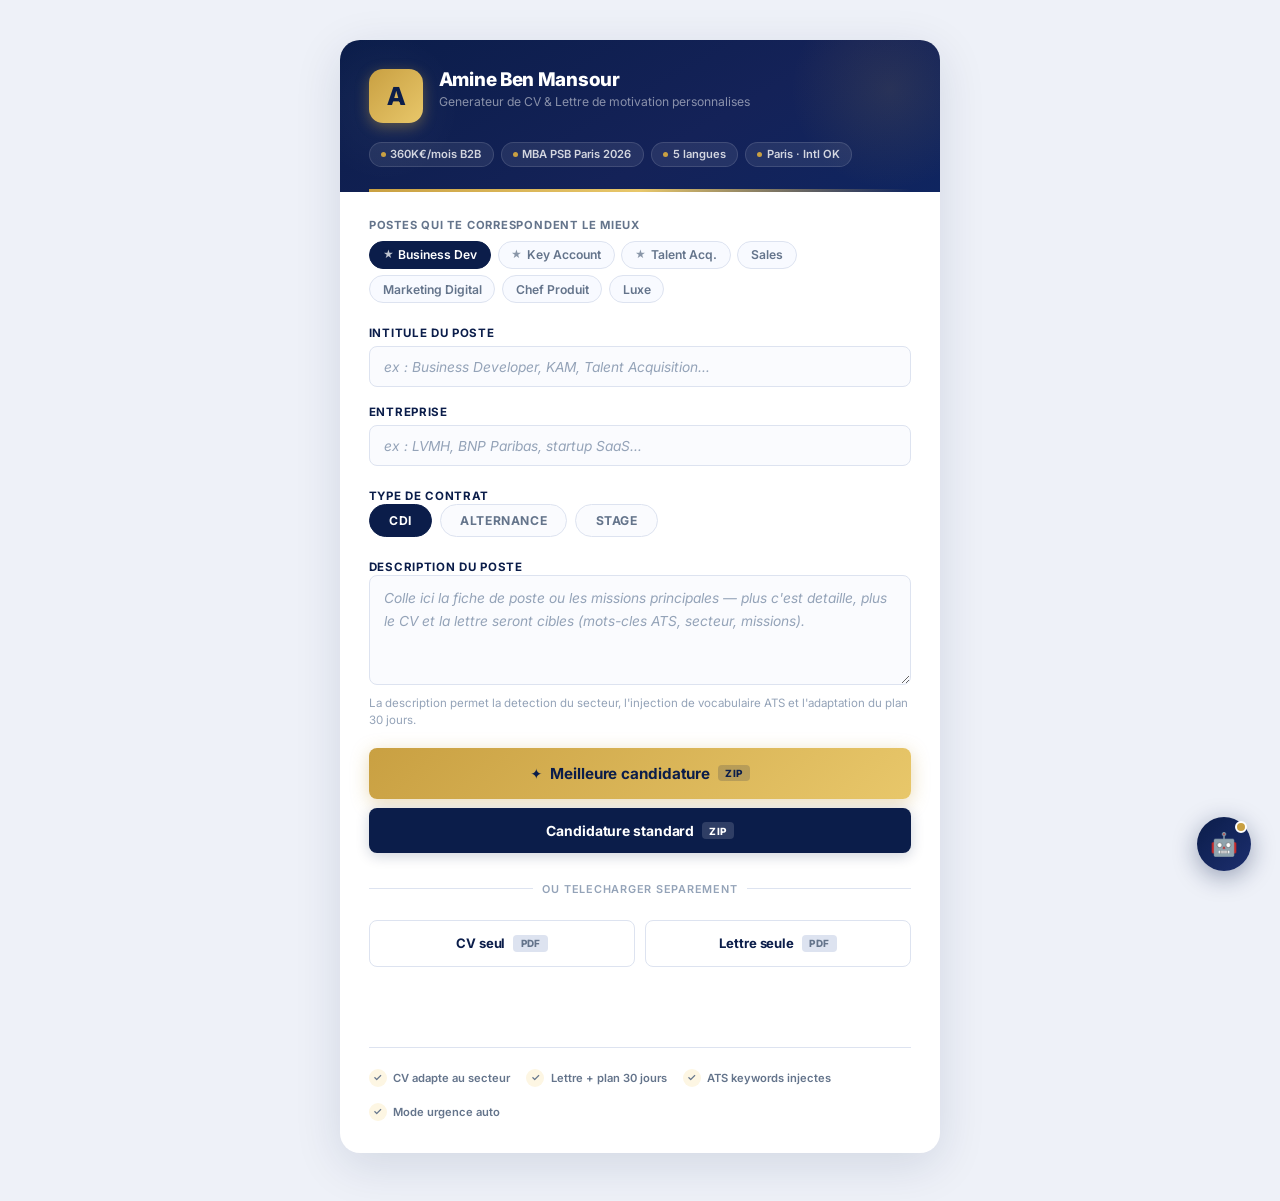
==== commit bc9c3f2c: "feat: add AI copilot chat widget - POST /chat endpoint streaming via Claude Haiku (anthropic SDK) - " ====
--- a/templates/index.html
+++ b/templates/index.html
@@ -545,6 +545,221 @@
       .btn-pair { flex-direction: column; }
       .stats { gap: 0.35rem; }
     }
+
+    /* ─── CHAT WIDGET ─────────────────────────────────────────── */
+    #chatToggle {
+      position: fixed;
+      bottom: 1.8rem;
+      right: 1.8rem;
+      width: 54px; height: 54px;
+      border-radius: 50%;
+      background: linear-gradient(135deg, var(--navy) 0%, var(--navy-soft) 100%);
+      border: none;
+      cursor: pointer;
+      box-shadow: 0 6px 24px rgba(11,29,74,0.38);
+      display: flex;
+      align-items: center;
+      justify-content: center;
+      font-size: 1.4rem;
+      z-index: 1000;
+      transition: transform 0.2s, box-shadow 0.2s;
+    }
+    #chatToggle:hover {
+      transform: scale(1.08);
+      box-shadow: 0 10px 32px rgba(11,29,74,0.48);
+    }
+    #chatToggle .chat-dot {
+      position: absolute;
+      top: 4px; right: 4px;
+      width: 12px; height: 12px;
+      background: var(--gold);
+      border-radius: 50%;
+      border: 2px solid var(--white);
+      animation: pulse-dot 2s infinite;
+    }
+    @keyframes pulse-dot {
+      0%,100% { transform: scale(1); opacity: 1; }
+      50%      { transform: scale(1.3); opacity: 0.7; }
+    }
+
+    #chatPanel {
+      position: fixed;
+      bottom: 5.2rem;
+      right: 1.8rem;
+      width: 360px;
+      max-height: 520px;
+      background: var(--white);
+      border-radius: var(--radius-lg);
+      box-shadow: 0 20px 60px rgba(11,29,74,0.22);
+      display: flex;
+      flex-direction: column;
+      overflow: hidden;
+      z-index: 999;
+      transform: scale(0.92) translateY(16px);
+      opacity: 0;
+      pointer-events: none;
+      transition: transform 0.22s ease, opacity 0.22s ease;
+    }
+    #chatPanel.open {
+      transform: scale(1) translateY(0);
+      opacity: 1;
+      pointer-events: all;
+    }
+
+    .chat-hd {
+      background: linear-gradient(135deg, var(--navy) 0%, var(--navy-soft) 100%);
+      padding: 0.85rem 1.1rem;
+      display: flex;
+      align-items: center;
+      gap: 0.7rem;
+    }
+    .chat-hd-avatar {
+      width: 32px; height: 32px;
+      background: linear-gradient(135deg, var(--gold), var(--gold-lt));
+      border-radius: 8px;
+      display: flex;
+      align-items: center;
+      justify-content: center;
+      font-size: 0.9rem;
+      font-weight: 800;
+      color: var(--navy);
+      flex-shrink: 0;
+    }
+    .chat-hd-info { flex: 1; }
+    .chat-hd-name {
+      font-size: 0.82rem;
+      font-weight: 700;
+      color: var(--white);
+      line-height: 1.2;
+    }
+    .chat-hd-sub {
+      font-size: 0.66rem;
+      color: rgba(255,255,255,0.55);
+      margin-top: 1px;
+    }
+    .chat-status-dot {
+      width: 7px; height: 7px;
+      background: #4ade80;
+      border-radius: 50%;
+      flex-shrink: 0;
+    }
+
+    .chat-messages {
+      flex: 1;
+      overflow-y: auto;
+      padding: 1rem;
+      display: flex;
+      flex-direction: column;
+      gap: 0.75rem;
+      scroll-behavior: smooth;
+    }
+    .chat-messages::-webkit-scrollbar { width: 4px; }
+    .chat-messages::-webkit-scrollbar-thumb { background: var(--border); border-radius: 4px; }
+
+    .msg {
+      max-width: 88%;
+      font-size: 0.82rem;
+      line-height: 1.55;
+      padding: 0.6rem 0.85rem;
+      border-radius: 12px;
+      animation: msg-in 0.18s ease;
+    }
+    @keyframes msg-in { from { opacity: 0; transform: translateY(6px); } }
+
+    .msg-user {
+      align-self: flex-end;
+      background: var(--navy);
+      color: var(--white);
+      border-bottom-right-radius: 3px;
+    }
+    .msg-ai {
+      align-self: flex-start;
+      background: #f0f3fb;
+      color: var(--text);
+      border-bottom-left-radius: 3px;
+    }
+    .msg-ai.streaming { opacity: 0.85; }
+
+    .typing-indicator {
+      display: flex;
+      gap: 4px;
+      padding: 0.55rem 0.85rem;
+      align-self: flex-start;
+      background: #f0f3fb;
+      border-radius: 12px;
+      border-bottom-left-radius: 3px;
+    }
+    .typing-dot {
+      width: 6px; height: 6px;
+      background: var(--muted-lt);
+      border-radius: 50%;
+      animation: typing 1.2s infinite;
+    }
+    .typing-dot:nth-child(2) { animation-delay: 0.2s; }
+    .typing-dot:nth-child(3) { animation-delay: 0.4s; }
+    @keyframes typing {
+      0%,60%,100% { transform: translateY(0); opacity: 0.5; }
+      30%          { transform: translateY(-5px); opacity: 1; }
+    }
+
+    .chat-input-area {
+      padding: 0.75rem 0.9rem;
+      border-top: 1px solid var(--border);
+      display: flex;
+      gap: 0.5rem;
+      align-items: flex-end;
+      background: var(--white);
+    }
+    #chatInput {
+      flex: 1;
+      border: 1.5px solid var(--border);
+      border-radius: 10px;
+      padding: 0.55rem 0.8rem;
+      font-size: 0.82rem;
+      font-family: inherit;
+      color: var(--text);
+      resize: none;
+      outline: none;
+      line-height: 1.45;
+      max-height: 90px;
+      overflow-y: auto;
+      transition: border-color 0.15s;
+    }
+    #chatInput:focus { border-color: var(--navy); }
+    #chatInput::placeholder { color: var(--muted-lt); font-style: italic; }
+    #chatSend {
+      width: 34px; height: 34px;
+      background: var(--navy);
+      border: none;
+      border-radius: 8px;
+      cursor: pointer;
+      display: flex;
+      align-items: center;
+      justify-content: center;
+      flex-shrink: 0;
+      font-size: 0.85rem;
+      color: var(--white);
+      transition: background 0.15s, transform 0.1s;
+      align-self: flex-end;
+    }
+    #chatSend:hover { background: var(--navy-soft); }
+    #chatSend:active { transform: scale(0.92); }
+    #chatSend:disabled { opacity: 0.45; cursor: not-allowed; }
+
+    .chat-no-key {
+      font-size: 0.75rem;
+      color: var(--muted);
+      text-align: center;
+      padding: 0.6rem 1rem;
+      background: #fffbeb;
+      border-top: 1px solid #fde68a;
+    }
+    .chat-no-key a { color: var(--amber); font-weight: 600; }
+
+    @media (max-width: 420px) {
+      #chatPanel { width: calc(100vw - 2rem); right: 1rem; }
+      #chatToggle { right: 1rem; bottom: 1rem; }
+    }
   </style>
 </head>
 <body>
@@ -712,6 +927,40 @@
       </span>
     </div>
 
+  </div>
+</div>
+
+<!-- ─── CHAT WIDGET ─────────────────────────────────────────── -->
+<button id="chatToggle" title="Copilot IA — conseils candidature">
+  🤖
+  <span class="chat-dot"></span>
+</button>
+
+<div id="chatPanel">
+  <div class="chat-hd">
+    <div class="chat-hd-avatar">A</div>
+    <div class="chat-hd-info">
+      <div class="chat-hd-name">Copilot Candidature</div>
+      <div class="chat-hd-sub">Conseille, analyse, optimise</div>
+    </div>
+    <div class="chat-status-dot"></div>
+  </div>
+
+  <div class="chat-messages" id="chatMessages">
+    <div class="msg msg-ai">
+      Salut ! Je connais ton profil par coeur 👋<br>
+      Colle une offre, pose une question sur ton CV, demande un conseil pour l'entretien — je suis la.
+    </div>
+  </div>
+
+  <div id="noKeyBanner" class="chat-no-key" style="display:none">
+    ⚠️ Ajoute <strong>ANTHROPIC_API_KEY</strong> dans ton environnement pour activer l'IA.
+  </div>
+
+  <div class="chat-input-area">
+    <textarea id="chatInput" rows="1"
+      placeholder="Pose une question ou colle une offre…"></textarea>
+    <button id="chatSend" title="Envoyer">➤</button>
   </div>
 </div>
 
@@ -969,6 +1218,127 @@
       setLoading(false);
     }
   }
+
+  /* ── CHAT ────────────────────────────────────────────────────── */
+  const chatPanel   = document.getElementById('chatPanel');
+  const chatToggle  = document.getElementById('chatToggle');
+  const chatMsgs    = document.getElementById('chatMessages');
+  const chatInput   = document.getElementById('chatInput');
+  const chatSendBtn = document.getElementById('chatSend');
+  const noKeyBanner = document.getElementById('noKeyBanner');
+
+  let chatHistory  = [];
+  let chatStreaming = false;
+
+  chatToggle.addEventListener('click', () => {
+    chatPanel.classList.toggle('open');
+    if (chatPanel.classList.contains('open')) chatInput.focus();
+  });
+
+  // Auto-resize textarea
+  chatInput.addEventListener('input', () => {
+    chatInput.style.height = 'auto';
+    chatInput.style.height = Math.min(chatInput.scrollHeight, 88) + 'px';
+  });
+
+  // Send on Enter (Shift+Enter = newline)
+  chatInput.addEventListener('keydown', e => {
+    if (e.key === 'Enter' && !e.shiftKey) {
+      e.preventDefault();
+      sendChat();
+    }
+  });
+  chatSendBtn.addEventListener('click', sendChat);
+
+  function addMsg(role, text, streaming = false) {
+    const el = document.createElement('div');
+    el.className = `msg msg-${role}${streaming ? ' streaming' : ''}`;
+    el.textContent = text;
+    chatMsgs.appendChild(el);
+    chatMsgs.scrollTop = chatMsgs.scrollHeight;
+    return el;
+  }
+
+  function showTyping() {
+    const el = document.createElement('div');
+    el.className = 'typing-indicator';
+    el.id = 'typingInd';
+    el.innerHTML = '<div class="typing-dot"></div><div class="typing-dot"></div><div class="typing-dot"></div>';
+    chatMsgs.appendChild(el);
+    chatMsgs.scrollTop = chatMsgs.scrollHeight;
+    return el;
+  }
+
+  async function sendChat() {
+    const text = chatInput.value.trim();
+    if (!text || chatStreaming) return;
+
+    chatInput.value = '';
+    chatInput.style.height = 'auto';
+    chatHistory.push({ role: 'user', content: text });
+    addMsg('user', text);
+
+    // Build offer context from form
+    const poste      = document.getElementById('poste').value.trim();
+    const entreprise = document.getElementById('entreprise').value.trim();
+    const offerCtx   = [poste, entreprise].filter(Boolean).join(' chez ');
+
+    chatStreaming = true;
+    chatSendBtn.disabled = true;
+
+    const typing = showTyping();
+
+    try {
+      const res = await fetch(`${API_BASE}/chat`, {
+        method: 'POST',
+        headers: { 'Content-Type': 'application/json' },
+        body: JSON.stringify({
+          messages: chatHistory,
+          offer_context: offerCtx,
+        }),
+      });
+
+      typing.remove();
+
+      if (!res.ok) {
+        const j = await res.json().catch(() => ({}));
+        const err = j.detail || `Erreur ${res.status}`;
+        if (res.status === 503) noKeyBanner.style.display = 'block';
+        addMsg('ai', '⚠️ ' + err);
+        chatHistory.pop();
+        return;
+      }
+
+      // Stream response
+      const reader   = res.body.getReader();
+      const decoder  = new TextDecoder();
+      let   aiText   = '';
+      const aiEl     = addMsg('ai', '', true);
+
+      while (true) {
+        const { done, value } = await reader.read();
+        if (done) break;
+        aiText += decoder.decode(value, { stream: true });
+        aiEl.textContent = aiText;
+        chatMsgs.scrollTop = chatMsgs.scrollHeight;
+      }
+
+      aiEl.classList.remove('streaming');
+      chatHistory.push({ role: 'assistant', content: aiText });
+
+      // Keep history at 10 exchanges max
+      if (chatHistory.length > 20) chatHistory = chatHistory.slice(-20);
+
+    } catch (err) {
+      typing.remove();
+      addMsg('ai', '⚠️ Connexion impossible. Serveur actif ?');
+      chatHistory.pop();
+    } finally {
+      chatStreaming = false;
+      chatSendBtn.disabled = false;
+      chatInput.focus();
+    }
+  }
 </script>
 </body>
 </html>
